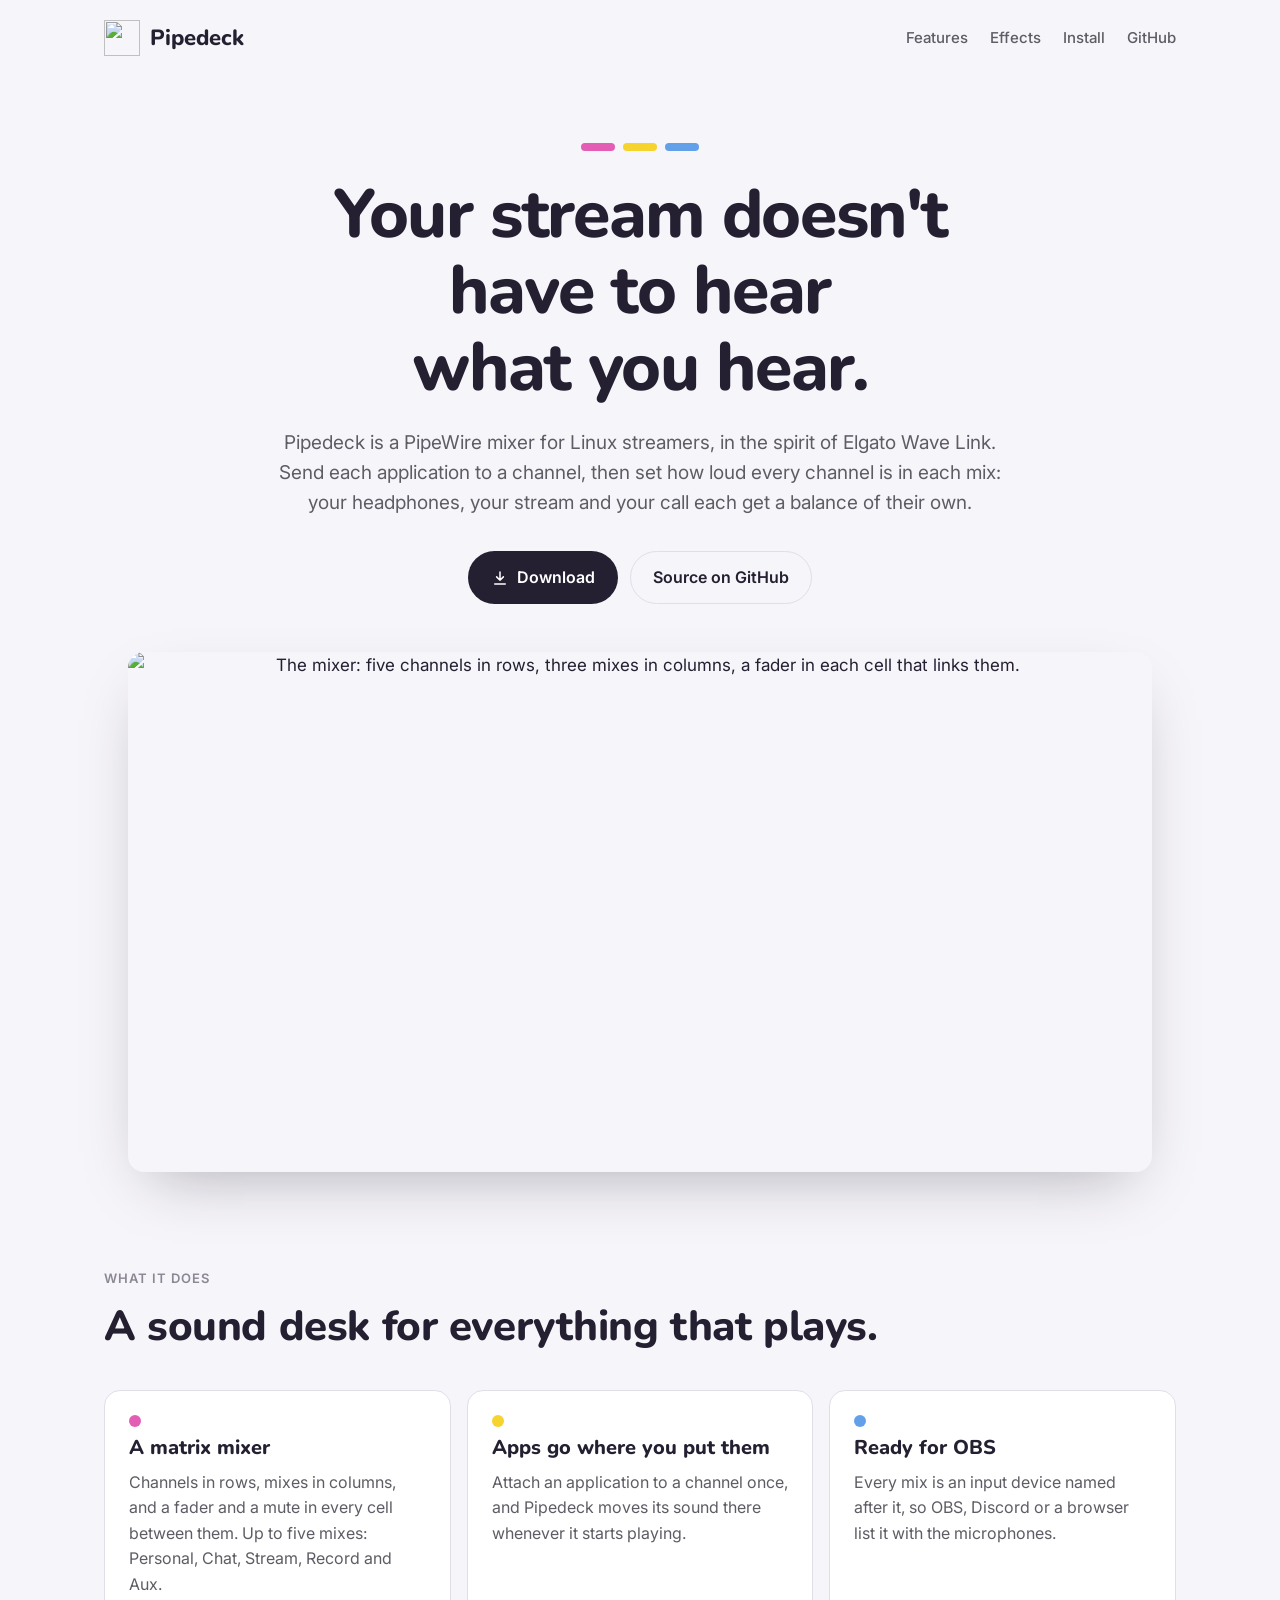
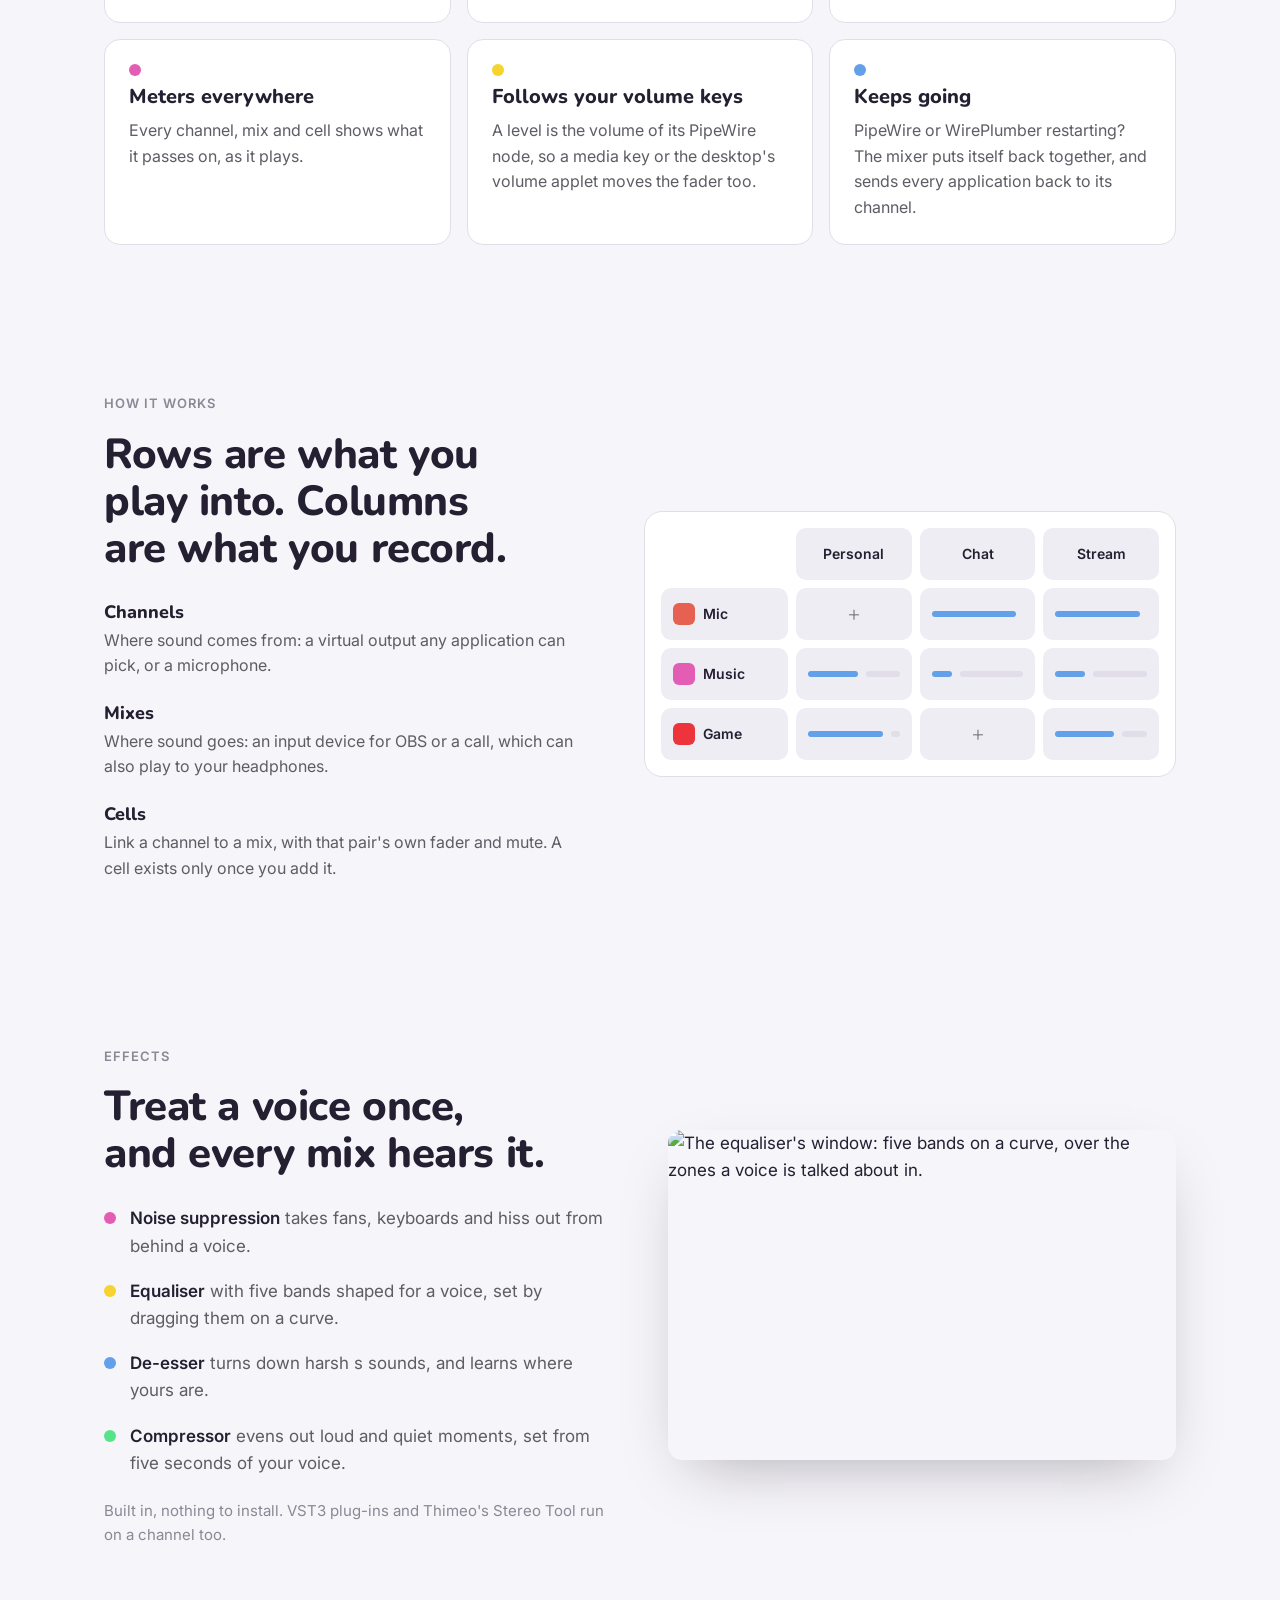
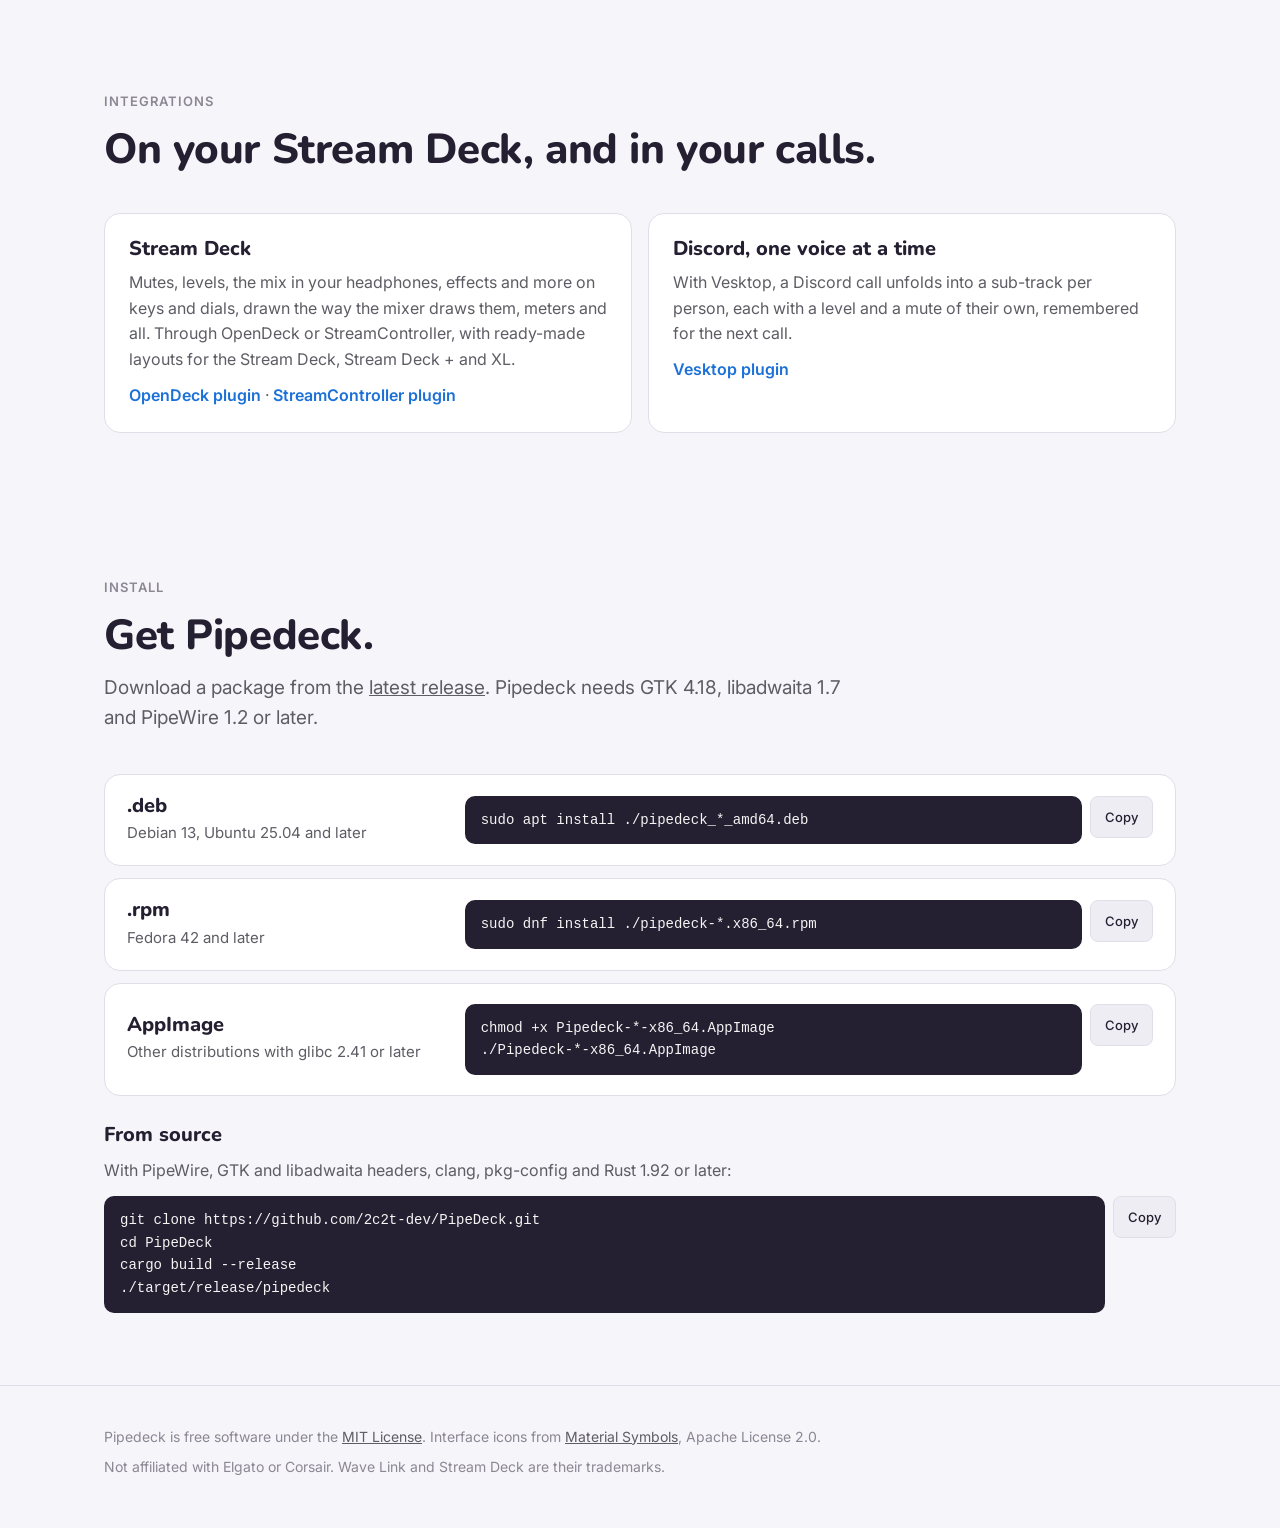
==== site/index.html @ d6f2fe19 "Add a website, published on GitHub Pages A single page in site/: what Pipedeck does, the matrix draw" ====
<!doctype html>
<html lang="en">
<head>
<meta charset="utf-8">
<meta name="viewport" content="width=device-width, initial-scale=1">
<title>Pipedeck</title>
<meta name="description" content="A PipeWire mixer for Linux streamers: channels in rows, mixes in columns, a fader in every cell, effects per channel, and Stream Deck and Discord integrations.">
<meta name="color-scheme" content="light dark">
<meta property="og:title" content="Pipedeck">
<meta property="og:description" content="The PipeWire mixer for Linux streamers.">
<meta property="og:type" content="website">
<meta property="og:url" content="https://2c2t-dev.github.io/PipeDeck/">
<meta property="og:image" content="https://2c2t-dev.github.io/PipeDeck/assets/social-preview.png">
<meta name="twitter:card" content="summary_large_image">
<link rel="icon" href="assets/icon.svg" type="image/svg+xml">
<link rel="preconnect" href="https://fonts.googleapis.com">
<link rel="preconnect" href="https://fonts.gstatic.com" crossorigin>
<link rel="stylesheet" href="https://fonts.googleapis.com/css2?family=Inter:wght@400;500;600&family=Nunito:wght@700;800&display=swap">
<style>
  :root {
    --ground: #f6f5f9;
    --surface: #ffffff;
    --raised: #efedf4;
    --line: #e1dee9;
    --text: #241f31;
    --muted: #5e5c64;
    --faint: #8b8794;
    --pink: #c4378f;
    --yellow: #b8860b;
    --blue: #1c71d8;
    --pink-fill: #e35db5;
    --yellow-fill: #f6d32d;
    --blue-fill: #62a0ea;
    --button: #241f31;
    --button-text: #ffffff;
    --code: #241f31;
    --code-text: #f6f5f4;
    --shadow: 0 24px 60px -24px rgb(36 31 49 / 0.35);
    --display: "Nunito", ui-rounded, "Segoe UI", system-ui, sans-serif;
    --body: "Inter", system-ui, -apple-system, "Segoe UI", sans-serif;
    --mono: ui-monospace, "JetBrains Mono", "Cascadia Code", "DejaVu Sans Mono", monospace;
  }
  @media (prefers-color-scheme: dark) {
    :root {
      --ground: #17141d;
      --surface: #211d29;
      --raised: #2a2534;
      --line: #342e40;
      --text: #f6f5f4;
      --muted: #c0bfbc;
      --faint: #8b8794;
      --pink: #f08fcd;
      --yellow: #f8e45c;
      --blue: #99c1f1;
      --button: #f6f5f4;
      --button-text: #17141d;
      --code: #0f0d13;
      --code-text: #f6f5f4;
      --shadow: 0 30px 80px -30px rgb(0 0 0 / 0.8);
    }
  }

  * { box-sizing: border-box; }
  html { scroll-behavior: smooth; }
  body {
    margin: 0;
    background: var(--ground);
    color: var(--text);
    font: 400 17px/1.6 var(--body);
    -webkit-font-smoothing: antialiased;
  }
  img { max-width: 100%; height: auto; display: block; }
  a { color: inherit; }
  .wrap { width: min(1120px, 100%); margin: 0 auto; padding-inline: 24px; }

  h1, h2, h3 { font-family: var(--display); line-height: 1.12; margin: 0; text-wrap: balance; }
  h2 { font-size: clamp(30px, 4vw, 42px); font-weight: 800; letter-spacing: -0.01em; }
  h3 { font-size: 20px; font-weight: 800; }
  p { margin: 0; }
  .lead { color: var(--muted); font-size: 19px; max-width: 62ch; }
  .eyebrow {
    font-size: 13px; font-weight: 600; letter-spacing: 0.08em; text-transform: uppercase;
    color: var(--faint);
  }

  /* The bar along the top. */
  .bar { padding-block: 20px; }
  .bar .wrap { display: flex; align-items: center; justify-content: space-between; gap: 16px; }
  .brand { display: flex; align-items: center; gap: 10px; text-decoration: none; font: 800 22px var(--display); }
  .brand img { width: 36px; height: 36px; }
  .bar nav { display: flex; gap: 22px; font-size: 15px; font-weight: 500; }
  .bar nav a { text-decoration: none; color: var(--muted); }
  .bar nav a:hover { color: var(--text); }

  /* The opening. */
  .hero { padding-block: 56px 24px; text-align: center; }
  .hero h1 { font-size: clamp(38px, 6.2vw, 68px); font-weight: 800; letter-spacing: -0.02em; max-width: 17ch; margin: 18px auto 0; }
  .hero .lead { margin: 22px auto 0; }
  .faders { display: inline-flex; gap: 8px; }
  .faders span { width: 34px; height: 8px; border-radius: 4px; }
  .faders span:nth-child(1) { background: var(--pink-fill); }
  .faders span:nth-child(2) { background: var(--yellow-fill); }
  .faders span:nth-child(3) { background: var(--blue-fill); }
  .actions { display: flex; flex-wrap: wrap; justify-content: center; gap: 12px; margin-top: 32px; }
  .button {
    display: inline-flex; align-items: center; gap: 8px;
    padding: 13px 22px; border-radius: 999px;
    font-weight: 600; font-size: 16px; text-decoration: none;
    border: 1px solid var(--line);
  }
  .button.primary { background: var(--button); color: var(--button-text); border-color: transparent; }
  .button:hover { filter: brightness(1.08); }
  .button svg { width: 18px; height: 18px; }
  .shot { margin-top: 48px; }
  .shot img { border-radius: 16px; box-shadow: var(--shadow); margin-inline: auto; }

  section { padding-block: 72px; }
  .section-head { display: grid; gap: 14px; margin-bottom: 40px; }

  /* What it does. */
  .features { display: grid; grid-template-columns: repeat(auto-fit, minmax(300px, 1fr)); gap: 16px; }
  .feature { background: var(--surface); border: 1px solid var(--line); border-radius: 16px; padding: 24px; display: grid; gap: 10px; align-content: start; }
  .feature p { color: var(--muted); font-size: 16px; }
  .dot { width: 12px; height: 12px; border-radius: 50%; }

  /* The matrix, drawn small. */
  .matrix-section .wrap { display: grid; grid-template-columns: minmax(0, 1fr) minmax(0, 1.1fr); gap: 56px; align-items: center; }
  .terms { display: grid; gap: 22px; margin-top: 28px; }
  .terms div { display: grid; gap: 4px; }
  .terms dt { font: 800 18px var(--display); }
  .terms dd { margin: 0; color: var(--muted); font-size: 16px; }
  .matrix {
    display: grid; grid-template-columns: 1.1fr repeat(3, 1fr); gap: 8px;
    background: var(--surface); border: 1px solid var(--line); border-radius: 18px; padding: 16px;
    font-size: 14px;
  }
  .matrix > div { border-radius: 10px; min-height: 52px; display: flex; align-items: center; padding: 0 12px; background: var(--raised); }
  .matrix .corner { background: none; }
  .matrix .mix { font-weight: 600; justify-content: center; }
  .matrix .row { font-weight: 600; gap: 8px; }
  .matrix .row i { width: 22px; height: 22px; border-radius: 6px; flex: none; }
  .matrix .cell { gap: 8px; }
  .matrix .cell b { height: 6px; border-radius: 3px; background: var(--blue-fill); }
  .matrix .cell s { flex: 1; height: 6px; border-radius: 3px; background: var(--line); text-decoration: none; }
  .matrix .empty { justify-content: center; color: var(--faint); font-size: 22px; font-weight: 300; }

  /* Effects. */
  .effects .wrap { display: grid; grid-template-columns: minmax(0, 1fr) minmax(0, 1fr); gap: 56px; align-items: center; }
  .effect-list { list-style: none; padding: 0; margin: 28px 0 0; display: grid; gap: 18px; }
  .effect-list li { display: grid; grid-template-columns: 12px 1fr; gap: 14px; align-items: baseline; }
  .effect-list strong { font-weight: 600; }
  .effect-list span { color: var(--muted); }
  .effects img { border-radius: 14px; box-shadow: var(--shadow); }
  .note { margin-top: 22px; color: var(--faint); font-size: 15px; }

  /* Integrations. */
  .pair { display: grid; grid-template-columns: repeat(auto-fit, minmax(300px, 1fr)); gap: 16px; }
  .pair .feature a { font-weight: 600; color: var(--blue); text-decoration: none; }
  .pair .feature a:hover { text-decoration: underline; }

  /* Install. */
  .install { display: grid; gap: 12px; }
  .package {
    background: var(--surface); border: 1px solid var(--line); border-radius: 16px; padding: 20px 22px;
    display: grid; grid-template-columns: minmax(0, 0.9fr) minmax(0, 2fr); gap: 10px 28px; align-items: center;
  }
  .package h3 { margin-bottom: 4px; }
  /* A grid item keeps its content's width unless told otherwise: the
     commands scroll inside their card instead of spilling out of it. */
  .package, .package > *, .source, .source > *, .command { min-width: 0; }
  .package .for { color: var(--muted); font-size: 15px; }
  .command { display: flex; gap: 8px; align-items: flex-start; }
  pre {
    flex: 1; margin: 0; padding: 13px 16px;
    background: var(--code); color: var(--code-text); color-scheme: dark;
    border-radius: 10px; font: 14px/1.55 var(--mono); overflow-x: auto;
    scrollbar-width: thin; scrollbar-color: #5e5c64 transparent;
  }
  .copy {
    flex: none; font: 500 13px var(--body); color: var(--text);
    background: var(--raised); border: 1px solid var(--line); border-radius: 8px;
    padding: 12px 14px; cursor: pointer;
  }
  .copy:hover { filter: brightness(1.06); }
  .source { margin-top: 28px; display: grid; gap: 12px; }
  .source p { color: var(--muted); font-size: 16px; }

  footer { padding-block: 40px 56px; border-top: 1px solid var(--line); color: var(--faint); font-size: 14px; }
  footer .wrap { display: grid; gap: 8px; }
  footer a { color: var(--muted); }

  @media (max-width: 860px) {
    .package { grid-template-columns: 1fr; }
    .matrix-section .wrap, .effects .wrap { grid-template-columns: 1fr; gap: 36px; }
    .bar nav a:not(.keep) { display: none; }
    section { padding-block: 52px; }
  }
  @media (max-width: 480px) {
    .wrap { padding-inline: 16px; }
    .matrix { gap: 6px; padding: 10px; font-size: 12px; }
    .matrix > div { padding: 0 8px; min-height: 44px; }
    .matrix .row i { display: none; }
  }
</style>
</head>
<body>

<header class="bar">
  <div class="wrap">
    <a class="brand" href="#"><img src="assets/icon.svg" alt="">Pipedeck</a>
    <nav>
      <a href="#features">Features</a>
      <a href="#effects">Effects</a>
      <a class="keep" href="#install">Install</a>
      <a class="keep" href="https://github.com/2c2t-dev/PipeDeck">GitHub</a>
    </nav>
  </div>
</header>

<main>
  <div class="hero">
    <div class="wrap">
      <div class="faders" aria-hidden="true"><span></span><span></span><span></span></div>
      <h1>Your stream doesn't have to hear what you hear.</h1>
      <p class="lead">Pipedeck is a PipeWire mixer for Linux streamers, in the spirit of Elgato Wave Link. Send each application to a channel, then set how loud every channel is in each mix: your headphones, your stream and your call each get a balance of their own.</p>
      <div class="actions">
        <a class="button primary" href="https://github.com/2c2t-dev/PipeDeck/releases/latest">
          <svg viewBox="0 0 24 24" fill="none" stroke="currentColor" stroke-width="2" stroke-linecap="round" stroke-linejoin="round" aria-hidden="true"><path d="M12 4v11m0 0-4.5-4.5M12 15l4.5-4.5M5 20h14"/></svg>
          Download
        </a>
        <a class="button" href="https://github.com/2c2t-dev/PipeDeck">Source on GitHub</a>
      </div>
      <div class="shot">
        <picture>
          <source media="(prefers-color-scheme: dark)" srcset="assets/mixer-dark.png">
          <img src="assets/mixer-light.png" width="1024" height="520" alt="The mixer: five channels in rows, three mixes in columns, a fader in each cell that links them.">
        </picture>
      </div>
    </div>
  </div>

  <section id="features">
    <div class="wrap">
      <div class="section-head">
        <span class="eyebrow">What it does</span>
        <h2>A sound desk for everything that plays.</h2>
      </div>
      <div class="features">
        <div class="feature">
          <span class="dot" style="background: var(--pink-fill)"></span>
          <h3>A matrix mixer</h3>
          <p>Channels in rows, mixes in columns, and a fader and a mute in every cell between them. Up to five mixes: Personal, Chat, Stream, Record and Aux.</p>
        </div>
        <div class="feature">
          <span class="dot" style="background: var(--yellow-fill)"></span>
          <h3>Apps go where you put them</h3>
          <p>Attach an application to a channel once, and Pipedeck moves its sound there whenever it starts playing.</p>
        </div>
        <div class="feature">
          <span class="dot" style="background: var(--blue-fill)"></span>
          <h3>Ready for OBS</h3>
          <p>Every mix is an input device named after it, so OBS, Discord or a browser list it with the microphones.</p>
        </div>
        <div class="feature">
          <span class="dot" style="background: var(--pink-fill)"></span>
          <h3>Meters everywhere</h3>
          <p>Every channel, mix and cell shows what it passes on, as it plays.</p>
        </div>
        <div class="feature">
          <span class="dot" style="background: var(--yellow-fill)"></span>
          <h3>Follows your volume keys</h3>
          <p>A level is the volume of its PipeWire node, so a media key or the desktop's volume applet moves the fader too.</p>
        </div>
        <div class="feature">
          <span class="dot" style="background: var(--blue-fill)"></span>
          <h3>Keeps going</h3>
          <p>PipeWire or WirePlumber restarting? The mixer puts itself back together, and sends every application back to its channel.</p>
        </div>
      </div>
    </div>
  </section>

  <section class="matrix-section">
    <div class="wrap">
      <div>
        <span class="eyebrow">How it works</span>
        <h2 style="margin-top: 14px">Rows are what you play into. Columns are what you record.</h2>
        <dl class="terms">
          <div><dt>Channels</dt><dd>Where sound comes from: a virtual output any application can pick, or a microphone.</dd></div>
          <div><dt>Mixes</dt><dd>Where sound goes: an input device for OBS or a call, which can also play to your headphones.</dd></div>
          <div><dt>Cells</dt><dd>Link a channel to a mix, with that pair's own fader and mute. A cell exists only once you add it.</dd></div>
        </dl>
      </div>
      <div class="matrix" role="img" aria-label="A small matrix: the microphone goes to the chat and stream mixes, music to all three at different levels, and the game to the personal and stream mixes.">
        <div class="corner"></div>
        <div class="mix">Personal</div>
        <div class="mix">Chat</div>
        <div class="mix">Stream</div>

        <div class="row"><i style="background: #e66151"></i>Mic</div>
        <div class="empty">+</div>
        <div class="cell"><b style="width: 92%"></b></div>
        <div class="cell"><b style="width: 92%"></b></div>

        <div class="row"><i style="background: var(--pink-fill)"></i>Music</div>
        <div class="cell"><b style="width: 55%"></b><s></s></div>
        <div class="cell"><b style="width: 22%"></b><s></s></div>
        <div class="cell"><b style="width: 32%"></b><s></s></div>

        <div class="row"><i style="background: #ed333b"></i>Game</div>
        <div class="cell"><b style="width: 82%"></b><s></s></div>
        <div class="empty">+</div>
        <div class="cell"><b style="width: 64%"></b><s></s></div>
      </div>
    </div>
  </section>

  <section id="effects" class="effects">
    <div class="wrap">
      <div>
        <span class="eyebrow">Effects</span>
        <h2 style="margin-top: 14px">Treat a voice once, and every mix hears it.</h2>
        <ul class="effect-list">
          <li><span class="dot" style="background: var(--pink-fill)"></span><p><strong>Noise suppression</strong> <span>takes fans, keyboards and hiss out from behind a voice.</span></p></li>
          <li><span class="dot" style="background: var(--yellow-fill)"></span><p><strong>Equaliser</strong> <span>with five bands shaped for a voice, set by dragging them on a curve.</span></p></li>
          <li><span class="dot" style="background: var(--blue-fill)"></span><p><strong>De-esser</strong> <span>turns down harsh s sounds, and learns where yours are.</span></p></li>
          <li><span class="dot" style="background: #57e389"></span><p><strong>Compressor</strong> <span>evens out loud and quiet moments, set from five seconds of your voice.</span></p></li>
        </ul>
        <p class="note">Built in, nothing to install. VST3 plug-ins and Thimeo's Stereo Tool run on a channel too.</p>
      </div>
      <picture>
        <source media="(prefers-color-scheme: dark)" srcset="assets/equaliser-dark.png">
        <img src="assets/equaliser-light.png" width="720" height="468" alt="The equaliser's window: five bands on a curve, over the zones a voice is talked about in.">
      </picture>
    </div>
  </section>

  <section>
    <div class="wrap">
      <div class="section-head">
        <span class="eyebrow">Integrations</span>
        <h2>On your Stream Deck, and in your calls.</h2>
      </div>
      <div class="pair">
        <div class="feature">
          <h3>Stream Deck</h3>
          <p>Mutes, levels, the mix in your headphones, effects and more on keys and dials, drawn the way the mixer draws them, meters and all. Through OpenDeck or StreamController, with ready-made layouts for the Stream Deck, Stream Deck + and XL.</p>
          <p><a href="https://github.com/2c2t-dev/PipeDeck/tree/main/integrations/opendeck">OpenDeck plugin</a> · <a href="https://github.com/2c2t-dev/PipeDeck/tree/main/integrations/streamcontroller">StreamController plugin</a></p>
        </div>
        <div class="feature">
          <h3>Discord, one voice at a time</h3>
          <p>With Vesktop, a Discord call unfolds into a sub-track per person, each with a level and a mute of their own, remembered for the next call.</p>
          <p><a href="https://github.com/2c2t-dev/PipeDeck/tree/main/integrations/vencord">Vesktop plugin</a></p>
        </div>
      </div>
    </div>
  </section>

  <section id="install">
    <div class="wrap">
      <div class="section-head">
        <span class="eyebrow">Install</span>
        <h2>Get Pipedeck.</h2>
        <p class="lead">Download a package from the <a href="https://github.com/2c2t-dev/PipeDeck/releases/latest">latest release</a>. Pipedeck needs GTK 4.18, libadwaita 1.7 and PipeWire 1.2 or later.</p>
      </div>
      <div class="install">
        <div class="package">
          <div><h3>.deb</h3><p class="for">Debian 13, Ubuntu 25.04 and later</p></div>
          <div class="command"><pre><code>sudo apt install ./pipedeck_*_amd64.deb</code></pre><button class="copy" type="button">Copy</button></div>
        </div>
        <div class="package">
          <div><h3>.rpm</h3><p class="for">Fedora 42 and later</p></div>
          <div class="command"><pre><code>sudo dnf install ./pipedeck-*.x86_64.rpm</code></pre><button class="copy" type="button">Copy</button></div>
        </div>
        <div class="package">
          <div><h3>AppImage</h3><p class="for">Other distributions with glibc 2.41 or later</p></div>
          <div class="command"><pre><code>chmod +x Pipedeck-*-x86_64.AppImage
./Pipedeck-*-x86_64.AppImage</code></pre><button class="copy" type="button">Copy</button></div>
        </div>
      </div>
      <div class="source">
        <h3>From source</h3>
        <p>With PipeWire, GTK and libadwaita headers, clang, pkg-config and Rust 1.92 or later:</p>
        <div class="command"><pre><code>git clone https://github.com/2c2t-dev/PipeDeck.git
cd PipeDeck
cargo build --release
./target/release/pipedeck</code></pre><button class="copy" type="button">Copy</button></div>
      </div>
    </div>
  </section>
</main>

<footer>
  <div class="wrap">
    <p>Pipedeck is free software under the <a href="https://github.com/2c2t-dev/PipeDeck/blob/main/LICENSE">MIT License</a>. Interface icons from <a href="https://fonts.google.com/icons">Material Symbols</a>, Apache License 2.0.</p>
    <p>Not affiliated with Elgato or Corsair. Wave Link and Stream Deck are their trademarks.</p>
  </div>
</footer>

<script>
  for (const button of document.querySelectorAll(".copy")) {
    button.addEventListener("click", async () => {
      const text = button.parentElement.querySelector("code").textContent;
      try {
        await navigator.clipboard.writeText(text);
        button.textContent = "Copied";
      } catch {
        const range = document.createRange();
        range.selectNodeContents(button.parentElement.querySelector("code"));
        const selection = getSelection();
        selection.removeAllRanges();
        selection.addRange(range);
        button.textContent = "Selected";
      }
      setTimeout(() => (button.textContent = "Copy"), 1600);
    });
  }
</script>
</body>
</html>
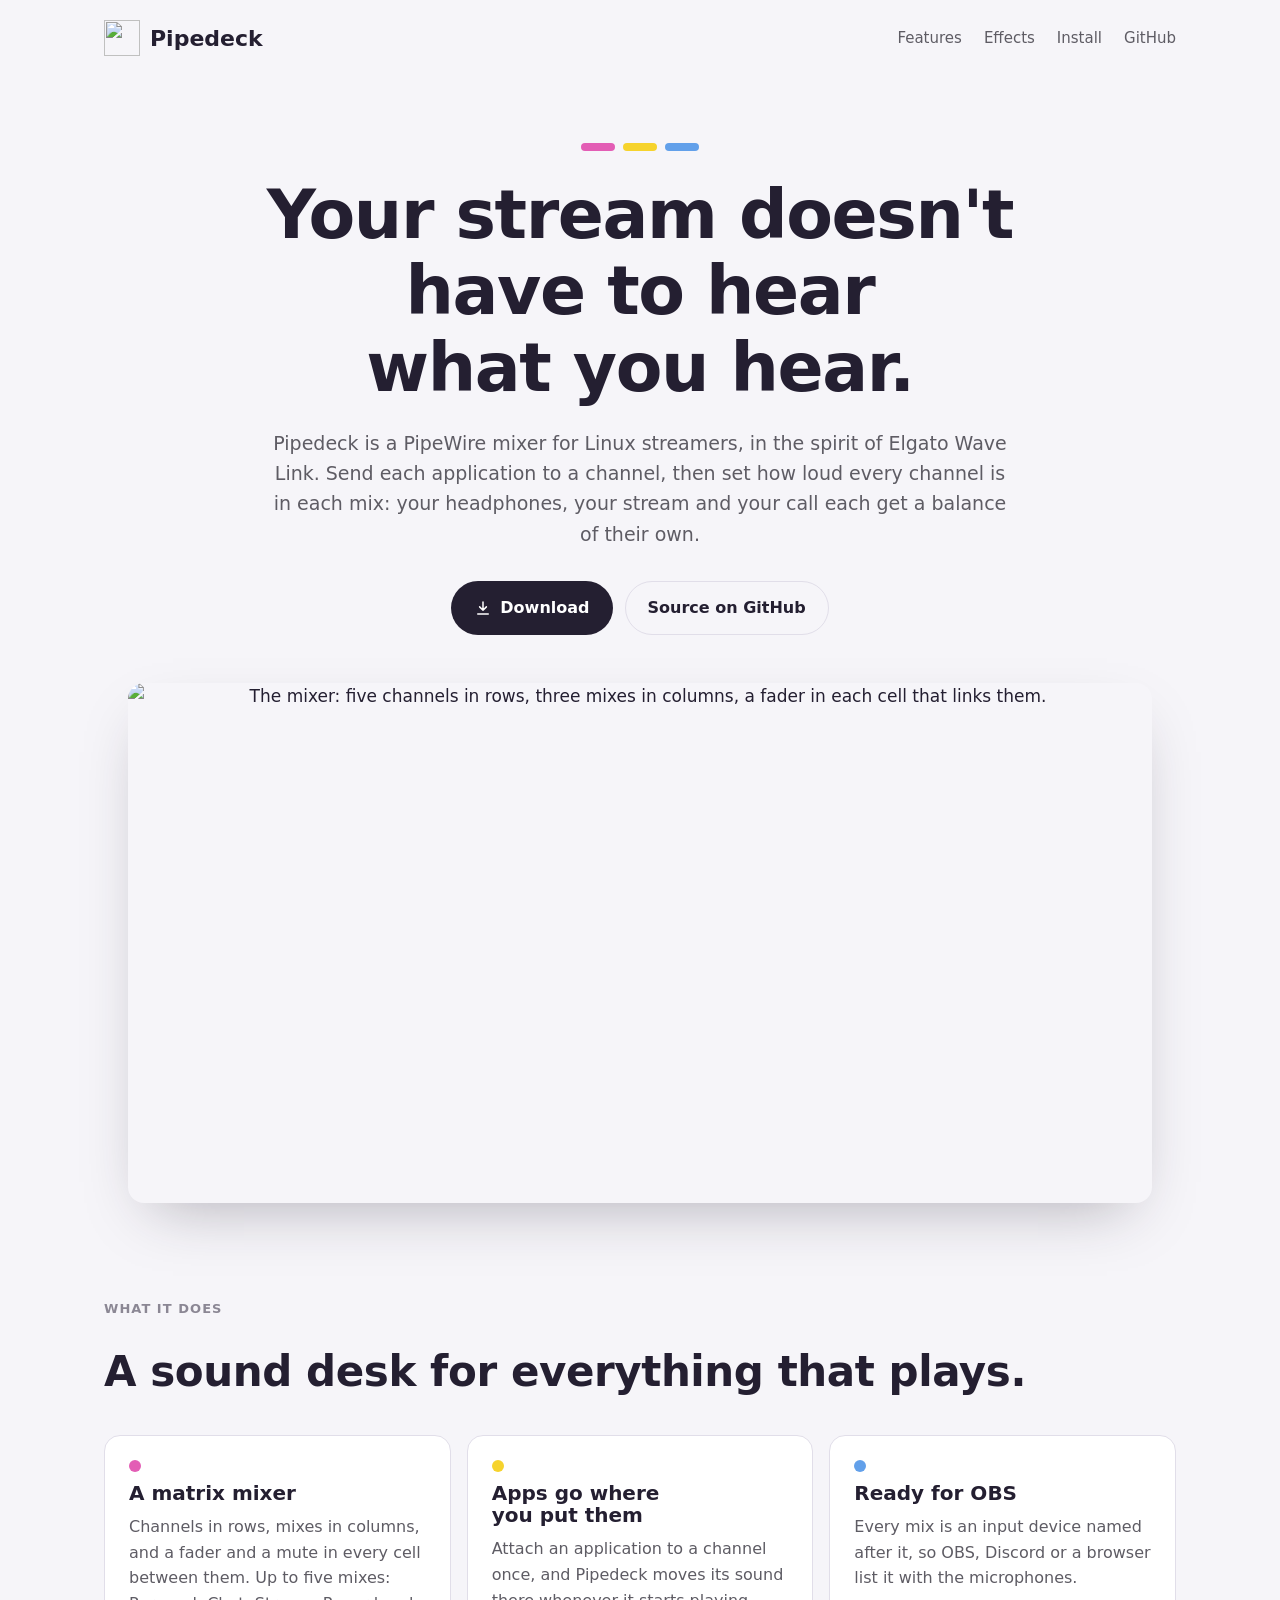
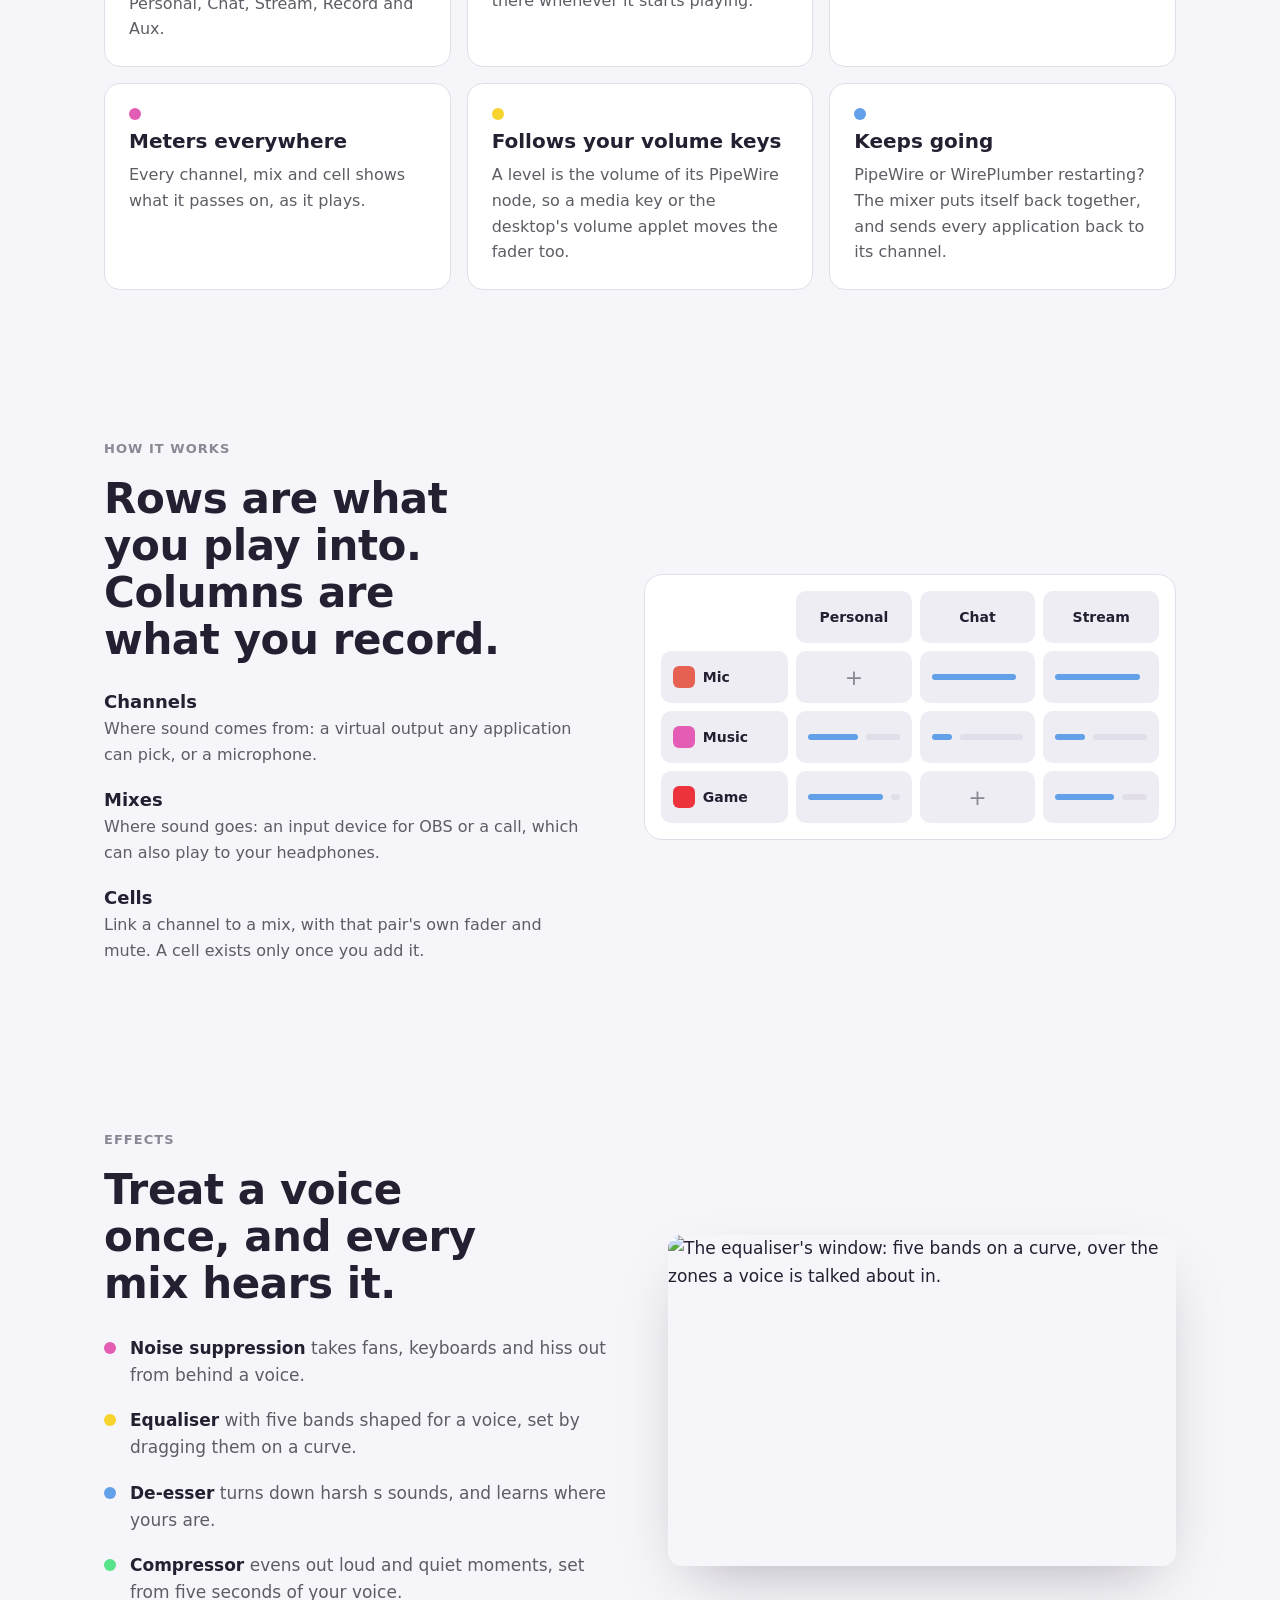
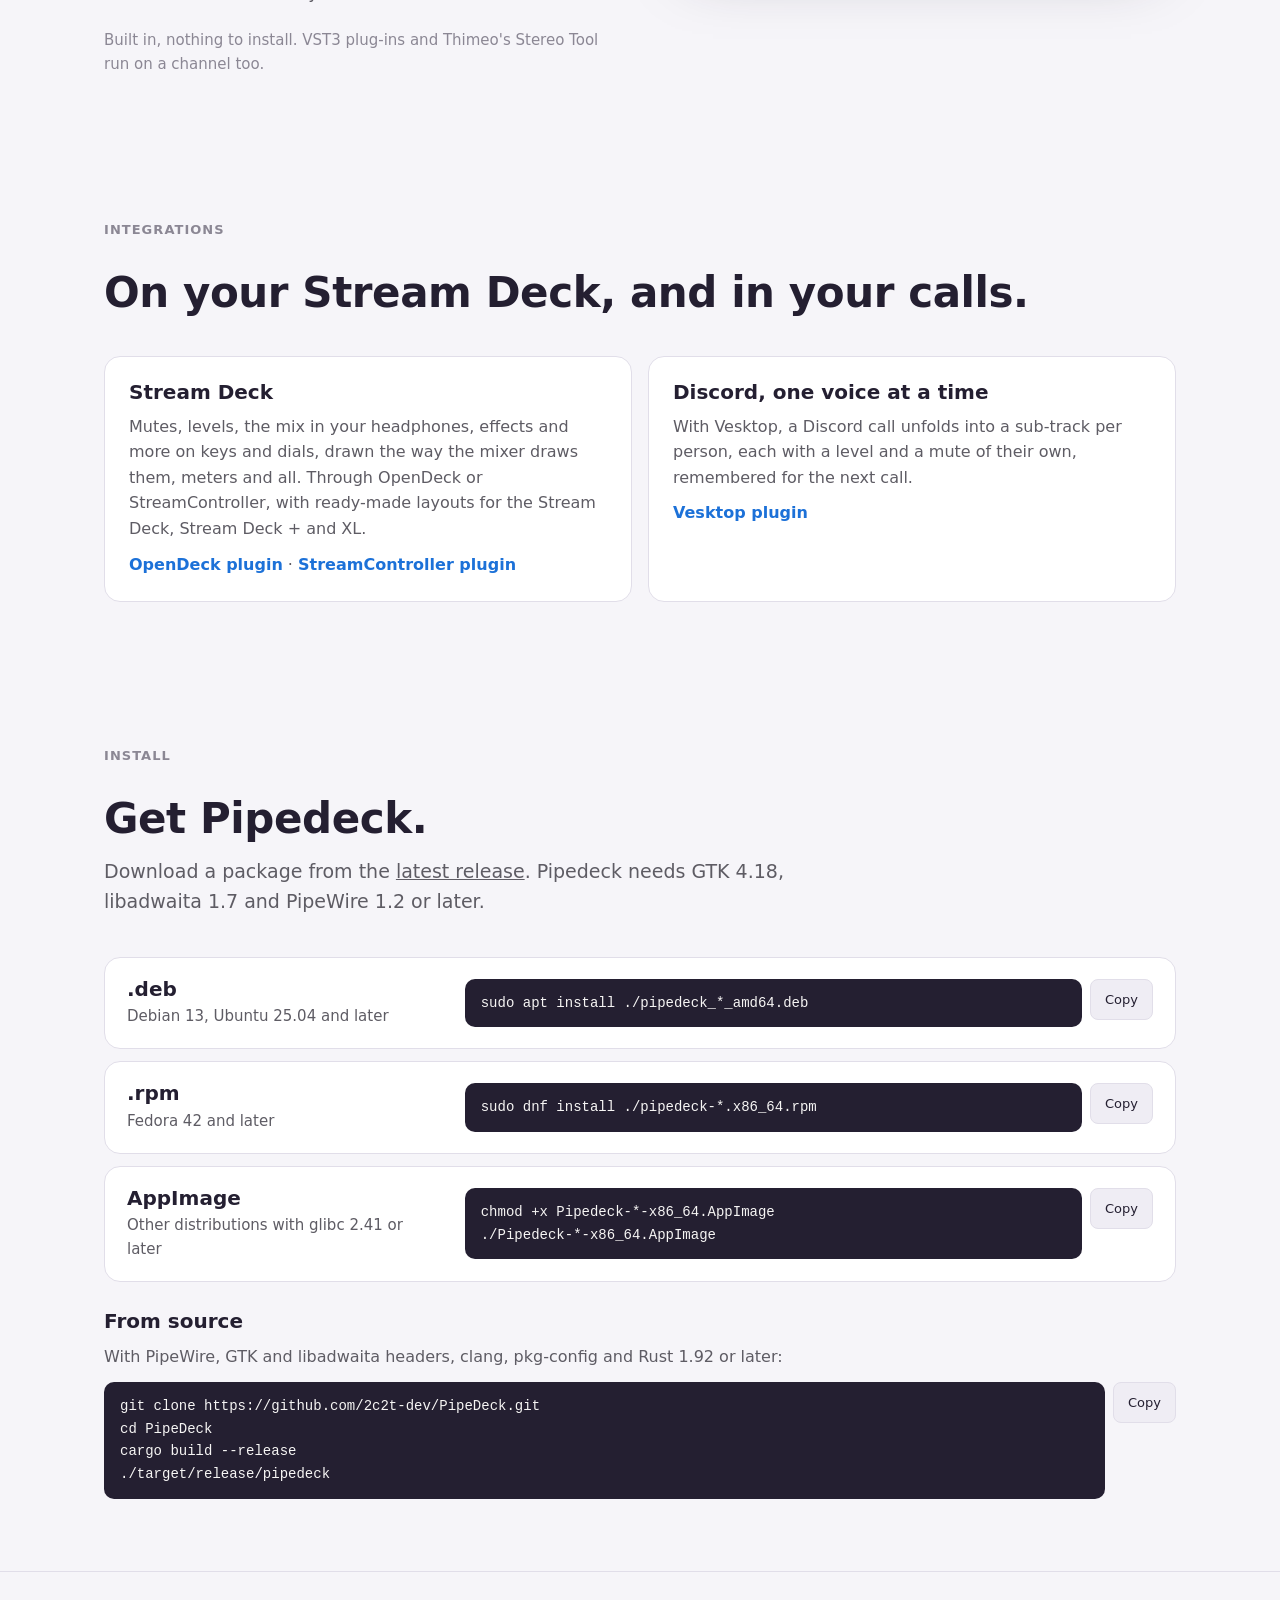
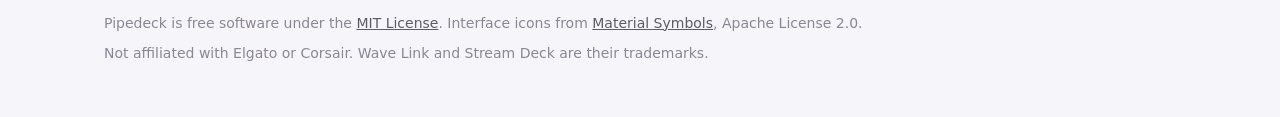
==== commit 2eb659cd: "Give the website a Content Security Policy and a referrer policy GitHub Pages lets a site set no hea" ====
--- a/site/index.html
+++ b/site/index.html
@@ -3,205 +3,23 @@
 <head>
 <meta charset="utf-8">
 <meta name="viewport" content="width=device-width, initial-scale=1">
+<meta http-equiv="Content-Security-Policy" content="default-src 'none'; style-src 'self' https://fonts.googleapis.com; font-src https://fonts.gstatic.com; img-src 'self'; script-src 'self'; base-uri 'none'; form-action 'none'; upgrade-insecure-requests">
+<meta name="referrer" content="strict-origin-when-cross-origin">
 <title>Pipedeck</title>
 <meta name="description" content="A PipeWire mixer for Linux streamers: channels in rows, mixes in columns, a fader in every cell, effects per channel, and Stream Deck and Discord integrations.">
 <meta name="color-scheme" content="light dark">
 <meta property="og:title" content="Pipedeck">
 <meta property="og:description" content="The PipeWire mixer for Linux streamers.">
 <meta property="og:type" content="website">
-<meta property="og:url" content="https://2c2t-dev.github.io/PipeDeck/">
-<meta property="og:image" content="https://2c2t-dev.github.io/PipeDeck/assets/social-preview.png">
+<meta property="og:url" content="https://pipedeck.2c2t.dev/">
+<meta property="og:image" content="https://pipedeck.2c2t.dev/assets/social-preview.png">
 <meta name="twitter:card" content="summary_large_image">
 <link rel="icon" href="assets/icon.svg" type="image/svg+xml">
 <link rel="preconnect" href="https://fonts.googleapis.com">
 <link rel="preconnect" href="https://fonts.gstatic.com" crossorigin>
 <link rel="stylesheet" href="https://fonts.googleapis.com/css2?family=Inter:wght@400;500;600&family=Nunito:wght@700;800&display=swap">
-<style>
-  :root {
-    --ground: #f6f5f9;
-    --surface: #ffffff;
-    --raised: #efedf4;
-    --line: #e1dee9;
-    --text: #241f31;
-    --muted: #5e5c64;
-    --faint: #8b8794;
-    --pink: #c4378f;
-    --yellow: #b8860b;
-    --blue: #1c71d8;
-    --pink-fill: #e35db5;
-    --yellow-fill: #f6d32d;
-    --blue-fill: #62a0ea;
-    --button: #241f31;
-    --button-text: #ffffff;
-    --code: #241f31;
-    --code-text: #f6f5f4;
-    --shadow: 0 24px 60px -24px rgb(36 31 49 / 0.35);
-    --display: "Nunito", ui-rounded, "Segoe UI", system-ui, sans-serif;
-    --body: "Inter", system-ui, -apple-system, "Segoe UI", sans-serif;
-    --mono: ui-monospace, "JetBrains Mono", "Cascadia Code", "DejaVu Sans Mono", monospace;
-  }
-  @media (prefers-color-scheme: dark) {
-    :root {
-      --ground: #17141d;
-      --surface: #211d29;
-      --raised: #2a2534;
-      --line: #342e40;
-      --text: #f6f5f4;
-      --muted: #c0bfbc;
-      --faint: #8b8794;
-      --pink: #f08fcd;
-      --yellow: #f8e45c;
-      --blue: #99c1f1;
-      --button: #f6f5f4;
-      --button-text: #17141d;
-      --code: #0f0d13;
-      --code-text: #f6f5f4;
-      --shadow: 0 30px 80px -30px rgb(0 0 0 / 0.8);
-    }
-  }
-
-  * { box-sizing: border-box; }
-  html { scroll-behavior: smooth; }
-  body {
-    margin: 0;
-    background: var(--ground);
-    color: var(--text);
-    font: 400 17px/1.6 var(--body);
-    -webkit-font-smoothing: antialiased;
-  }
-  img { max-width: 100%; height: auto; display: block; }
-  a { color: inherit; }
-  .wrap { width: min(1120px, 100%); margin: 0 auto; padding-inline: 24px; }
-
-  h1, h2, h3 { font-family: var(--display); line-height: 1.12; margin: 0; text-wrap: balance; }
-  h2 { font-size: clamp(30px, 4vw, 42px); font-weight: 800; letter-spacing: -0.01em; }
-  h3 { font-size: 20px; font-weight: 800; }
-  p { margin: 0; }
-  .lead { color: var(--muted); font-size: 19px; max-width: 62ch; }
-  .eyebrow {
-    font-size: 13px; font-weight: 600; letter-spacing: 0.08em; text-transform: uppercase;
-    color: var(--faint);
-  }
-
-  /* The bar along the top. */
-  .bar { padding-block: 20px; }
-  .bar .wrap { display: flex; align-items: center; justify-content: space-between; gap: 16px; }
-  .brand { display: flex; align-items: center; gap: 10px; text-decoration: none; font: 800 22px var(--display); }
-  .brand img { width: 36px; height: 36px; }
-  .bar nav { display: flex; gap: 22px; font-size: 15px; font-weight: 500; }
-  .bar nav a { text-decoration: none; color: var(--muted); }
-  .bar nav a:hover { color: var(--text); }
-
-  /* The opening. */
-  .hero { padding-block: 56px 24px; text-align: center; }
-  .hero h1 { font-size: clamp(38px, 6.2vw, 68px); font-weight: 800; letter-spacing: -0.02em; max-width: 17ch; margin: 18px auto 0; }
-  .hero .lead { margin: 22px auto 0; }
-  .faders { display: inline-flex; gap: 8px; }
-  .faders span { width: 34px; height: 8px; border-radius: 4px; }
-  .faders span:nth-child(1) { background: var(--pink-fill); }
-  .faders span:nth-child(2) { background: var(--yellow-fill); }
-  .faders span:nth-child(3) { background: var(--blue-fill); }
-  .actions { display: flex; flex-wrap: wrap; justify-content: center; gap: 12px; margin-top: 32px; }
-  .button {
-    display: inline-flex; align-items: center; gap: 8px;
-    padding: 13px 22px; border-radius: 999px;
-    font-weight: 600; font-size: 16px; text-decoration: none;
-    border: 1px solid var(--line);
-  }
-  .button.primary { background: var(--button); color: var(--button-text); border-color: transparent; }
-  .button:hover { filter: brightness(1.08); }
-  .button svg { width: 18px; height: 18px; }
-  .shot { margin-top: 48px; }
-  .shot img { border-radius: 16px; box-shadow: var(--shadow); margin-inline: auto; }
-
-  section { padding-block: 72px; }
-  .section-head { display: grid; gap: 14px; margin-bottom: 40px; }
-
-  /* What it does. */
-  .features { display: grid; grid-template-columns: repeat(auto-fit, minmax(300px, 1fr)); gap: 16px; }
-  .feature { background: var(--surface); border: 1px solid var(--line); border-radius: 16px; padding: 24px; display: grid; gap: 10px; align-content: start; }
-  .feature p { color: var(--muted); font-size: 16px; }
-  .dot { width: 12px; height: 12px; border-radius: 50%; }
-
-  /* The matrix, drawn small. */
-  .matrix-section .wrap { display: grid; grid-template-columns: minmax(0, 1fr) minmax(0, 1.1fr); gap: 56px; align-items: center; }
-  .terms { display: grid; gap: 22px; margin-top: 28px; }
-  .terms div { display: grid; gap: 4px; }
-  .terms dt { font: 800 18px var(--display); }
-  .terms dd { margin: 0; color: var(--muted); font-size: 16px; }
-  .matrix {
-    display: grid; grid-template-columns: 1.1fr repeat(3, 1fr); gap: 8px;
-    background: var(--surface); border: 1px solid var(--line); border-radius: 18px; padding: 16px;
-    font-size: 14px;
-  }
-  .matrix > div { border-radius: 10px; min-height: 52px; display: flex; align-items: center; padding: 0 12px; background: var(--raised); }
-  .matrix .corner { background: none; }
-  .matrix .mix { font-weight: 600; justify-content: center; }
-  .matrix .row { font-weight: 600; gap: 8px; }
-  .matrix .row i { width: 22px; height: 22px; border-radius: 6px; flex: none; }
-  .matrix .cell { gap: 8px; }
-  .matrix .cell b { height: 6px; border-radius: 3px; background: var(--blue-fill); }
-  .matrix .cell s { flex: 1; height: 6px; border-radius: 3px; background: var(--line); text-decoration: none; }
-  .matrix .empty { justify-content: center; color: var(--faint); font-size: 22px; font-weight: 300; }
-
-  /* Effects. */
-  .effects .wrap { display: grid; grid-template-columns: minmax(0, 1fr) minmax(0, 1fr); gap: 56px; align-items: center; }
-  .effect-list { list-style: none; padding: 0; margin: 28px 0 0; display: grid; gap: 18px; }
-  .effect-list li { display: grid; grid-template-columns: 12px 1fr; gap: 14px; align-items: baseline; }
-  .effect-list strong { font-weight: 600; }
-  .effect-list span { color: var(--muted); }
-  .effects img { border-radius: 14px; box-shadow: var(--shadow); }
-  .note { margin-top: 22px; color: var(--faint); font-size: 15px; }
-
-  /* Integrations. */
-  .pair { display: grid; grid-template-columns: repeat(auto-fit, minmax(300px, 1fr)); gap: 16px; }
-  .pair .feature a { font-weight: 600; color: var(--blue); text-decoration: none; }
-  .pair .feature a:hover { text-decoration: underline; }
-
-  /* Install. */
-  .install { display: grid; gap: 12px; }
-  .package {
-    background: var(--surface); border: 1px solid var(--line); border-radius: 16px; padding: 20px 22px;
-    display: grid; grid-template-columns: minmax(0, 0.9fr) minmax(0, 2fr); gap: 10px 28px; align-items: center;
-  }
-  .package h3 { margin-bottom: 4px; }
-  /* A grid item keeps its content's width unless told otherwise: the
-     commands scroll inside their card instead of spilling out of it. */
-  .package, .package > *, .source, .source > *, .command { min-width: 0; }
-  .package .for { color: var(--muted); font-size: 15px; }
-  .command { display: flex; gap: 8px; align-items: flex-start; }
-  pre {
-    flex: 1; margin: 0; padding: 13px 16px;
-    background: var(--code); color: var(--code-text); color-scheme: dark;
-    border-radius: 10px; font: 14px/1.55 var(--mono); overflow-x: auto;
-    scrollbar-width: thin; scrollbar-color: #5e5c64 transparent;
-  }
-  .copy {
-    flex: none; font: 500 13px var(--body); color: var(--text);
-    background: var(--raised); border: 1px solid var(--line); border-radius: 8px;
-    padding: 12px 14px; cursor: pointer;
-  }
-  .copy:hover { filter: brightness(1.06); }
-  .source { margin-top: 28px; display: grid; gap: 12px; }
-  .source p { color: var(--muted); font-size: 16px; }
-
-  footer { padding-block: 40px 56px; border-top: 1px solid var(--line); color: var(--faint); font-size: 14px; }
-  footer .wrap { display: grid; gap: 8px; }
-  footer a { color: var(--muted); }
-
-  @media (max-width: 860px) {
-    .package { grid-template-columns: 1fr; }
-    .matrix-section .wrap, .effects .wrap { grid-template-columns: 1fr; gap: 36px; }
-    .bar nav a:not(.keep) { display: none; }
-    section { padding-block: 52px; }
-  }
-  @media (max-width: 480px) {
-    .wrap { padding-inline: 16px; }
-    .matrix { gap: 6px; padding: 10px; font-size: 12px; }
-    .matrix > div { padding: 0 8px; min-height: 44px; }
-    .matrix .row i { display: none; }
-  }
-</style>
+<link rel="stylesheet" href="style.css">
+<script src="script.js" defer></script>
 </head>
 <body>
 
@@ -247,32 +65,32 @@
       </div>
       <div class="features">
         <div class="feature">
-          <span class="dot" style="background: var(--pink-fill)"></span>
+          <span class="dot pink"></span>
           <h3>A matrix mixer</h3>
           <p>Channels in rows, mixes in columns, and a fader and a mute in every cell between them. Up to five mixes: Personal, Chat, Stream, Record and Aux.</p>
         </div>
         <div class="feature">
-          <span class="dot" style="background: var(--yellow-fill)"></span>
+          <span class="dot yellow"></span>
           <h3>Apps go where you put them</h3>
           <p>Attach an application to a channel once, and Pipedeck moves its sound there whenever it starts playing.</p>
         </div>
         <div class="feature">
-          <span class="dot" style="background: var(--blue-fill)"></span>
+          <span class="dot blue"></span>
           <h3>Ready for OBS</h3>
           <p>Every mix is an input device named after it, so OBS, Discord or a browser list it with the microphones.</p>
         </div>
         <div class="feature">
-          <span class="dot" style="background: var(--pink-fill)"></span>
+          <span class="dot pink"></span>
           <h3>Meters everywhere</h3>
           <p>Every channel, mix and cell shows what it passes on, as it plays.</p>
         </div>
         <div class="feature">
-          <span class="dot" style="background: var(--yellow-fill)"></span>
+          <span class="dot yellow"></span>
           <h3>Follows your volume keys</h3>
           <p>A level is the volume of its PipeWire node, so a media key or the desktop's volume applet moves the fader too.</p>
         </div>
         <div class="feature">
-          <span class="dot" style="background: var(--blue-fill)"></span>
+          <span class="dot blue"></span>
           <h3>Keeps going</h3>
           <p>PipeWire or WirePlumber restarting? The mixer puts itself back together, and sends every application back to its channel.</p>
         </div>
@@ -284,7 +102,7 @@
     <div class="wrap">
       <div>
         <span class="eyebrow">How it works</span>
-        <h2 style="margin-top: 14px">Rows are what you play into. Columns are what you record.</h2>
+        <h2>Rows are what you play into. Columns are what you record.</h2>
         <dl class="terms">
           <div><dt>Channels</dt><dd>Where sound comes from: a virtual output any application can pick, or a microphone.</dd></div>
           <div><dt>Mixes</dt><dd>Where sound goes: an input device for OBS or a call, which can also play to your headphones.</dd></div>
@@ -297,20 +115,20 @@
         <div class="mix">Chat</div>
         <div class="mix">Stream</div>
 
-        <div class="row"><i style="background: #e66151"></i>Mic</div>
+        <div class="row"><i class="mic"></i>Mic</div>
         <div class="empty">+</div>
-        <div class="cell"><b style="width: 92%"></b></div>
-        <div class="cell"><b style="width: 92%"></b></div>
-
-        <div class="row"><i style="background: var(--pink-fill)"></i>Music</div>
-        <div class="cell"><b style="width: 55%"></b><s></s></div>
-        <div class="cell"><b style="width: 22%"></b><s></s></div>
-        <div class="cell"><b style="width: 32%"></b><s></s></div>
-
-        <div class="row"><i style="background: #ed333b"></i>Game</div>
-        <div class="cell"><b style="width: 82%"></b><s></s></div>
+        <div class="cell"><b class="w92"></b></div>
+        <div class="cell"><b class="w92"></b></div>
+
+        <div class="row"><i class="music"></i>Music</div>
+        <div class="cell"><b class="w55"></b><s></s></div>
+        <div class="cell"><b class="w22"></b><s></s></div>
+        <div class="cell"><b class="w32"></b><s></s></div>
+
+        <div class="row"><i class="game"></i>Game</div>
+        <div class="cell"><b class="w82"></b><s></s></div>
         <div class="empty">+</div>
-        <div class="cell"><b style="width: 64%"></b><s></s></div>
+        <div class="cell"><b class="w64"></b><s></s></div>
       </div>
     </div>
   </section>
@@ -319,12 +137,12 @@
     <div class="wrap">
       <div>
         <span class="eyebrow">Effects</span>
-        <h2 style="margin-top: 14px">Treat a voice once, and every mix hears it.</h2>
+        <h2>Treat a voice once, and every mix hears it.</h2>
         <ul class="effect-list">
-          <li><span class="dot" style="background: var(--pink-fill)"></span><p><strong>Noise suppression</strong> <span>takes fans, keyboards and hiss out from behind a voice.</span></p></li>
-          <li><span class="dot" style="background: var(--yellow-fill)"></span><p><strong>Equaliser</strong> <span>with five bands shaped for a voice, set by dragging them on a curve.</span></p></li>
-          <li><span class="dot" style="background: var(--blue-fill)"></span><p><strong>De-esser</strong> <span>turns down harsh s sounds, and learns where yours are.</span></p></li>
-          <li><span class="dot" style="background: #57e389"></span><p><strong>Compressor</strong> <span>evens out loud and quiet moments, set from five seconds of your voice.</span></p></li>
+          <li><span class="dot pink"></span><p><strong>Noise suppression</strong> <span>takes fans, keyboards and hiss out from behind a voice.</span></p></li>
+          <li><span class="dot yellow"></span><p><strong>Equaliser</strong> <span>with five bands shaped for a voice, set by dragging them on a curve.</span></p></li>
+          <li><span class="dot blue"></span><p><strong>De-esser</strong> <span>turns down harsh s sounds, and learns where yours are.</span></p></li>
+          <li><span class="dot green"></span><p><strong>Compressor</strong> <span>evens out loud and quiet moments, set from five seconds of your voice.</span></p></li>
         </ul>
         <p class="note">Built in, nothing to install. VST3 plug-ins and Thimeo's Stereo Tool run on a channel too.</p>
       </div>
@@ -397,24 +215,5 @@
   </div>
 </footer>
 
-<script>
-  for (const button of document.querySelectorAll(".copy")) {
-    button.addEventListener("click", async () => {
-      const text = button.parentElement.querySelector("code").textContent;
-      try {
-        await navigator.clipboard.writeText(text);
-        button.textContent = "Copied";
-      } catch {
-        const range = document.createRange();
-        range.selectNodeContents(button.parentElement.querySelector("code"));
-        const selection = getSelection();
-        selection.removeAllRanges();
-        selection.addRange(range);
-        button.textContent = "Selected";
-      }
-      setTimeout(() => (button.textContent = "Copy"), 1600);
-    });
-  }
-</script>
 </body>
 </html>
--- a/site/style.css
+++ b/site/style.css
@@ -0,0 +1,200 @@
+:root {
+  --ground: #f6f5f9;
+  --surface: #ffffff;
+  --raised: #efedf4;
+  --line: #e1dee9;
+  --text: #241f31;
+  --muted: #5e5c64;
+  --faint: #8b8794;
+  --pink: #c4378f;
+  --yellow: #b8860b;
+  --blue: #1c71d8;
+  --pink-fill: #e35db5;
+  --yellow-fill: #f6d32d;
+  --blue-fill: #62a0ea;
+  --button: #241f31;
+  --button-text: #ffffff;
+  --code: #241f31;
+  --code-text: #f6f5f4;
+  --shadow: 0 24px 60px -24px rgb(36 31 49 / 0.35);
+  --display: "Nunito", ui-rounded, "Segoe UI", system-ui, sans-serif;
+  --body: "Inter", system-ui, -apple-system, "Segoe UI", sans-serif;
+  --mono: ui-monospace, "JetBrains Mono", "Cascadia Code", "DejaVu Sans Mono", monospace;
+}
+@media (prefers-color-scheme: dark) {
+  :root {
+    --ground: #17141d;
+    --surface: #211d29;
+    --raised: #2a2534;
+    --line: #342e40;
+    --text: #f6f5f4;
+    --muted: #c0bfbc;
+    --faint: #8b8794;
+    --pink: #f08fcd;
+    --yellow: #f8e45c;
+    --blue: #99c1f1;
+    --button: #f6f5f4;
+    --button-text: #17141d;
+    --code: #0f0d13;
+    --code-text: #f6f5f4;
+    --shadow: 0 30px 80px -30px rgb(0 0 0 / 0.8);
+  }
+}
+
+* { box-sizing: border-box; }
+html { scroll-behavior: smooth; }
+body {
+  margin: 0;
+  background: var(--ground);
+  color: var(--text);
+  font: 400 17px/1.6 var(--body);
+  -webkit-font-smoothing: antialiased;
+}
+img { max-width: 100%; height: auto; display: block; }
+a { color: inherit; }
+.wrap { width: min(1120px, 100%); margin: 0 auto; padding-inline: 24px; }
+
+h1, h2, h3 { font-family: var(--display); line-height: 1.12; margin: 0; text-wrap: balance; }
+h2 { font-size: clamp(30px, 4vw, 42px); font-weight: 800; letter-spacing: -0.01em; }
+h3 { font-size: 20px; font-weight: 800; }
+p { margin: 0; }
+.lead { color: var(--muted); font-size: 19px; max-width: 62ch; }
+.eyebrow {
+  font-size: 13px; font-weight: 600; letter-spacing: 0.08em; text-transform: uppercase;
+  color: var(--faint);
+}
+
+/* The bar along the top. */
+.bar { padding-block: 20px; }
+.bar .wrap { display: flex; align-items: center; justify-content: space-between; gap: 16px; }
+.brand { display: flex; align-items: center; gap: 10px; text-decoration: none; font: 800 22px var(--display); }
+.brand img { width: 36px; height: 36px; }
+.bar nav { display: flex; gap: 22px; font-size: 15px; font-weight: 500; }
+.bar nav a { text-decoration: none; color: var(--muted); }
+.bar nav a:hover { color: var(--text); }
+
+/* The opening. */
+.hero { padding-block: 56px 24px; text-align: center; }
+.hero h1 { font-size: clamp(38px, 6.2vw, 68px); font-weight: 800; letter-spacing: -0.02em; max-width: 17ch; margin: 18px auto 0; }
+.hero .lead { margin: 22px auto 0; }
+.faders { display: inline-flex; gap: 8px; }
+.faders span { width: 34px; height: 8px; border-radius: 4px; }
+.faders span:nth-child(1) { background: var(--pink-fill); }
+.faders span:nth-child(2) { background: var(--yellow-fill); }
+.faders span:nth-child(3) { background: var(--blue-fill); }
+.actions { display: flex; flex-wrap: wrap; justify-content: center; gap: 12px; margin-top: 32px; }
+.button {
+  display: inline-flex; align-items: center; gap: 8px;
+  padding: 13px 22px; border-radius: 999px;
+  font-weight: 600; font-size: 16px; text-decoration: none;
+  border: 1px solid var(--line);
+}
+.button.primary { background: var(--button); color: var(--button-text); border-color: transparent; }
+.button:hover { filter: brightness(1.08); }
+.button svg { width: 18px; height: 18px; }
+.shot { margin-top: 48px; }
+.shot img { border-radius: 16px; box-shadow: var(--shadow); margin-inline: auto; }
+
+section { padding-block: 72px; }
+.section-head { display: grid; gap: 14px; margin-bottom: 40px; }
+
+/* What it does. */
+.features { display: grid; grid-template-columns: repeat(auto-fit, minmax(300px, 1fr)); gap: 16px; }
+.feature { background: var(--surface); border: 1px solid var(--line); border-radius: 16px; padding: 24px; display: grid; gap: 10px; align-content: start; }
+.feature p { color: var(--muted); font-size: 16px; }
+.dot { width: 12px; height: 12px; border-radius: 50%; }
+
+/* The matrix, drawn small. */
+.matrix-section .wrap { display: grid; grid-template-columns: minmax(0, 1fr) minmax(0, 1.1fr); gap: 56px; align-items: center; }
+.terms { display: grid; gap: 22px; margin-top: 28px; }
+.terms div { display: grid; gap: 4px; }
+.terms dt { font: 800 18px var(--display); }
+.terms dd { margin: 0; color: var(--muted); font-size: 16px; }
+.matrix {
+  display: grid; grid-template-columns: 1.1fr repeat(3, 1fr); gap: 8px;
+  background: var(--surface); border: 1px solid var(--line); border-radius: 18px; padding: 16px;
+  font-size: 14px;
+}
+.matrix > div { border-radius: 10px; min-height: 52px; display: flex; align-items: center; padding: 0 12px; background: var(--raised); }
+.matrix .corner { background: none; }
+.matrix .mix { font-weight: 600; justify-content: center; }
+.matrix .row { font-weight: 600; gap: 8px; }
+.matrix .row i { width: 22px; height: 22px; border-radius: 6px; flex: none; }
+.matrix .cell { gap: 8px; }
+.matrix .cell b { height: 6px; border-radius: 3px; background: var(--blue-fill); }
+.matrix .cell s { flex: 1; height: 6px; border-radius: 3px; background: var(--line); text-decoration: none; }
+.matrix .empty { justify-content: center; color: var(--faint); font-size: 22px; font-weight: 300; }
+
+/* Effects. */
+.effects .wrap { display: grid; grid-template-columns: minmax(0, 1fr) minmax(0, 1fr); gap: 56px; align-items: center; }
+.effect-list { list-style: none; padding: 0; margin: 28px 0 0; display: grid; gap: 18px; }
+.effect-list li { display: grid; grid-template-columns: 12px 1fr; gap: 14px; align-items: baseline; }
+.effect-list strong { font-weight: 600; }
+.effect-list span { color: var(--muted); }
+.effects img { border-radius: 14px; box-shadow: var(--shadow); }
+.note { margin-top: 22px; color: var(--faint); font-size: 15px; }
+
+/* Integrations. */
+.pair { display: grid; grid-template-columns: repeat(auto-fit, minmax(300px, 1fr)); gap: 16px; }
+.pair .feature a { font-weight: 600; color: var(--blue); text-decoration: none; }
+.pair .feature a:hover { text-decoration: underline; }
+
+/* Install. */
+.install { display: grid; gap: 12px; }
+.package {
+  background: var(--surface); border: 1px solid var(--line); border-radius: 16px; padding: 20px 22px;
+  display: grid; grid-template-columns: minmax(0, 0.9fr) minmax(0, 2fr); gap: 10px 28px; align-items: center;
+}
+.package h3 { margin-bottom: 4px; }
+/* A grid item keeps its content's width unless told otherwise: the
+   commands scroll inside their card instead of spilling out of it. */
+.package, .package > *, .source, .source > *, .command { min-width: 0; }
+.package .for { color: var(--muted); font-size: 15px; }
+.command { display: flex; gap: 8px; align-items: flex-start; }
+pre {
+  flex: 1; margin: 0; padding: 13px 16px;
+  background: var(--code); color: var(--code-text); color-scheme: dark;
+  border-radius: 10px; font: 14px/1.55 var(--mono); overflow-x: auto;
+  scrollbar-width: thin; scrollbar-color: #5e5c64 transparent;
+}
+.copy {
+  flex: none; font: 500 13px var(--body); color: var(--text);
+  background: var(--raised); border: 1px solid var(--line); border-radius: 8px;
+  padding: 12px 14px; cursor: pointer;
+}
+.copy:hover { filter: brightness(1.06); }
+.source { margin-top: 28px; display: grid; gap: 12px; }
+.source p { color: var(--muted); font-size: 16px; }
+
+footer { padding-block: 40px 56px; border-top: 1px solid var(--line); color: var(--faint); font-size: 14px; }
+footer .wrap { display: grid; gap: 8px; }
+footer a { color: var(--muted); }
+
+@media (max-width: 860px) {
+  .package { grid-template-columns: 1fr; }
+  .matrix-section .wrap, .effects .wrap { grid-template-columns: 1fr; gap: 36px; }
+  .bar nav a:not(.keep) { display: none; }
+  section { padding-block: 52px; }
+}
+@media (max-width: 480px) {
+  .wrap { padding-inline: 16px; }
+  .matrix { gap: 6px; padding: 10px; font-size: 12px; }
+  .matrix > div { padding: 0 8px; min-height: 44px; }
+  .matrix .row i { display: none; }
+}
+
+/* What used to be written on the elements themselves, which the page's
+   Content Security Policy does not allow. */
+.dot.pink, .matrix .row i.music { background: var(--pink-fill); }
+.dot.yellow { background: var(--yellow-fill); }
+.dot.blue { background: var(--blue-fill); }
+.dot.green { background: #57e389; }
+.matrix .row i.mic { background: #e66151; }
+.matrix .row i.game { background: #ed333b; }
+.matrix .cell .w22 { width: 22%; }
+.matrix .cell .w32 { width: 32%; }
+.matrix .cell .w55 { width: 55%; }
+.matrix .cell .w64 { width: 64%; }
+.matrix .cell .w82 { width: 82%; }
+.matrix .cell .w92 { width: 92%; }
+.eyebrow + h2 { margin-top: 14px; }
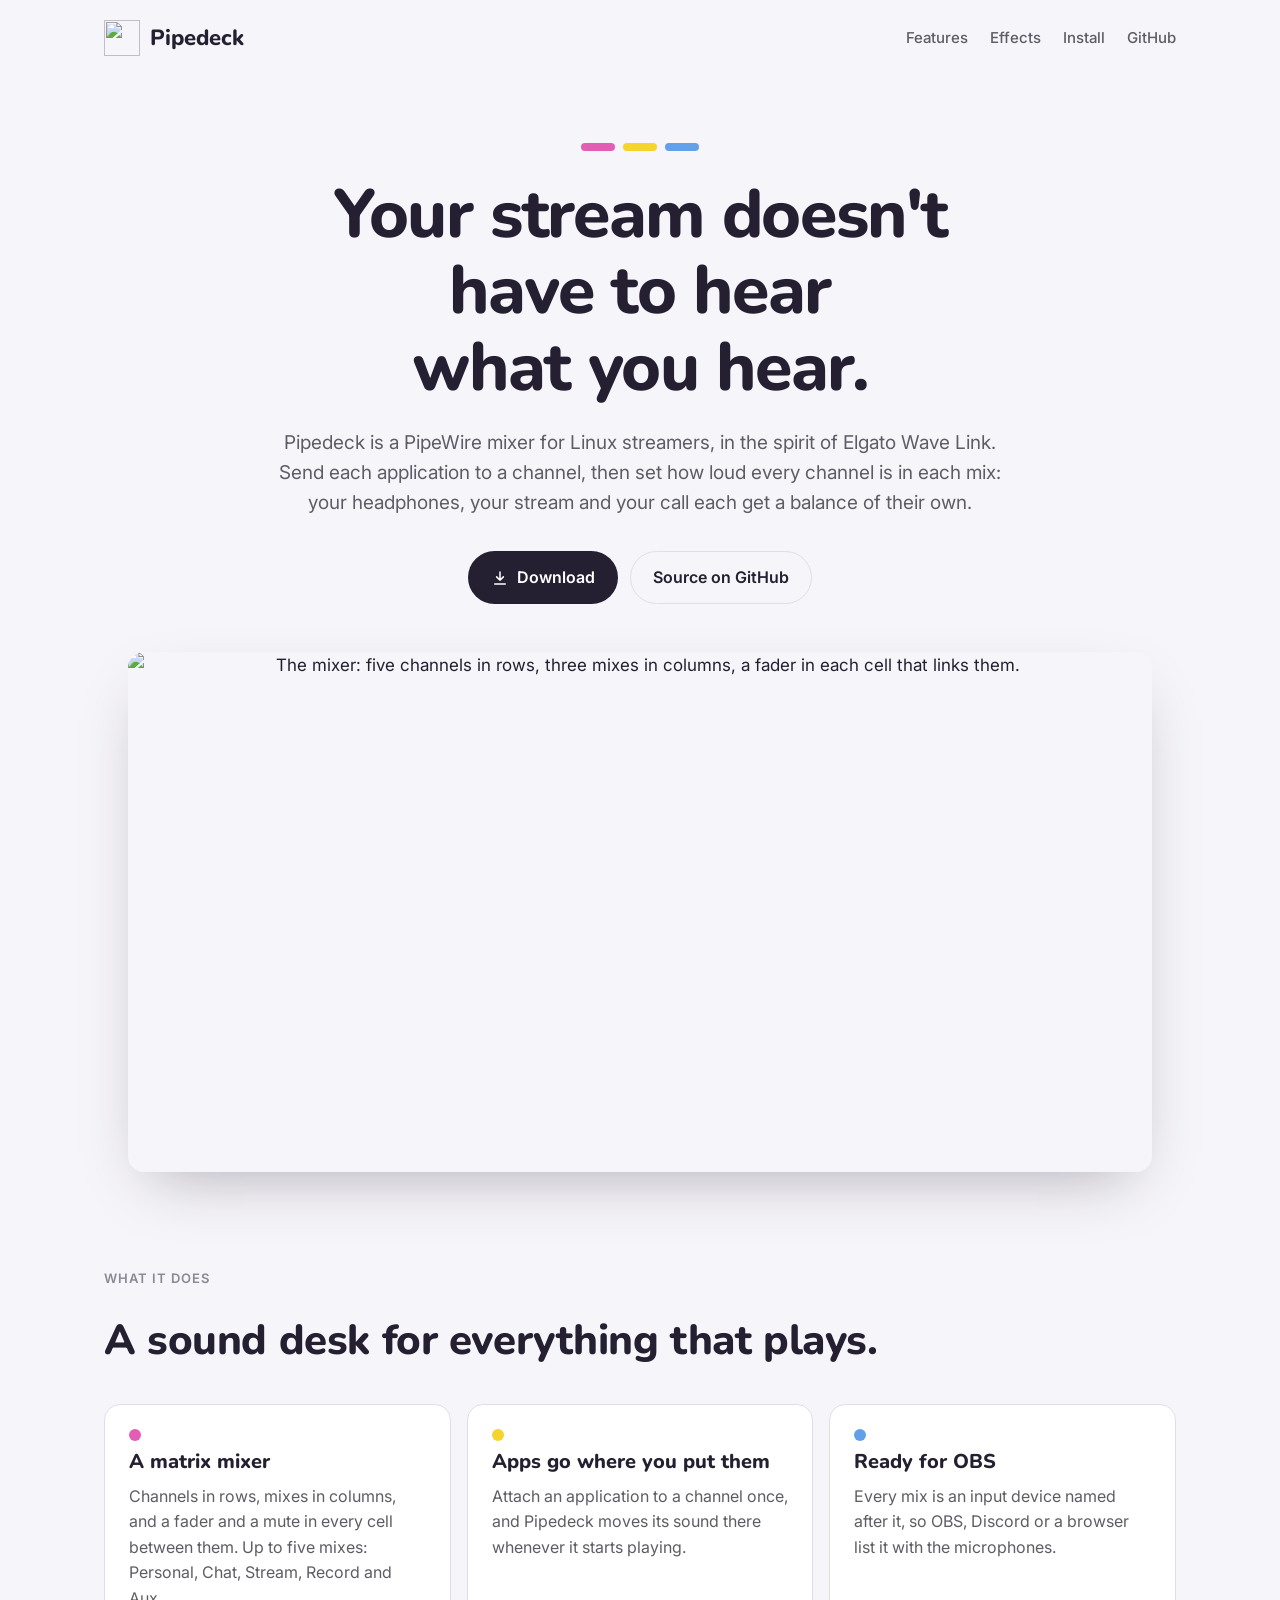
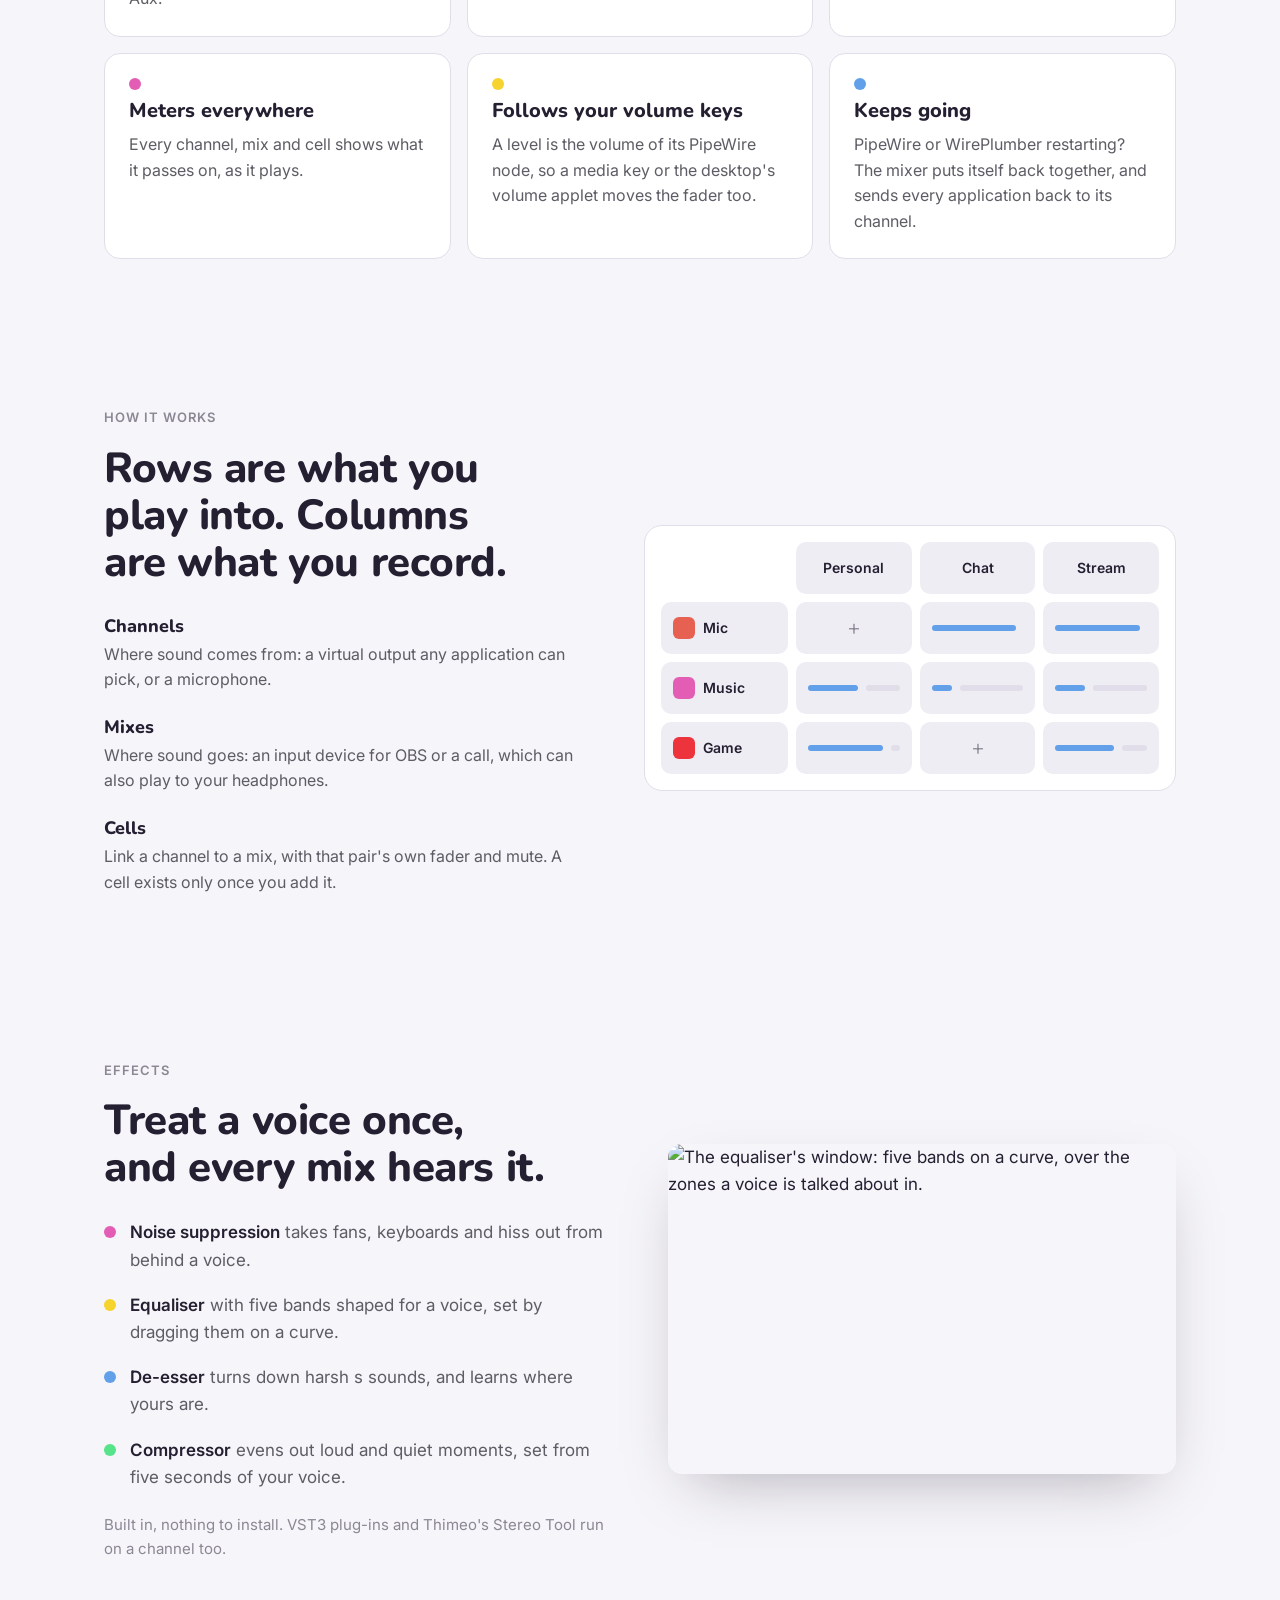
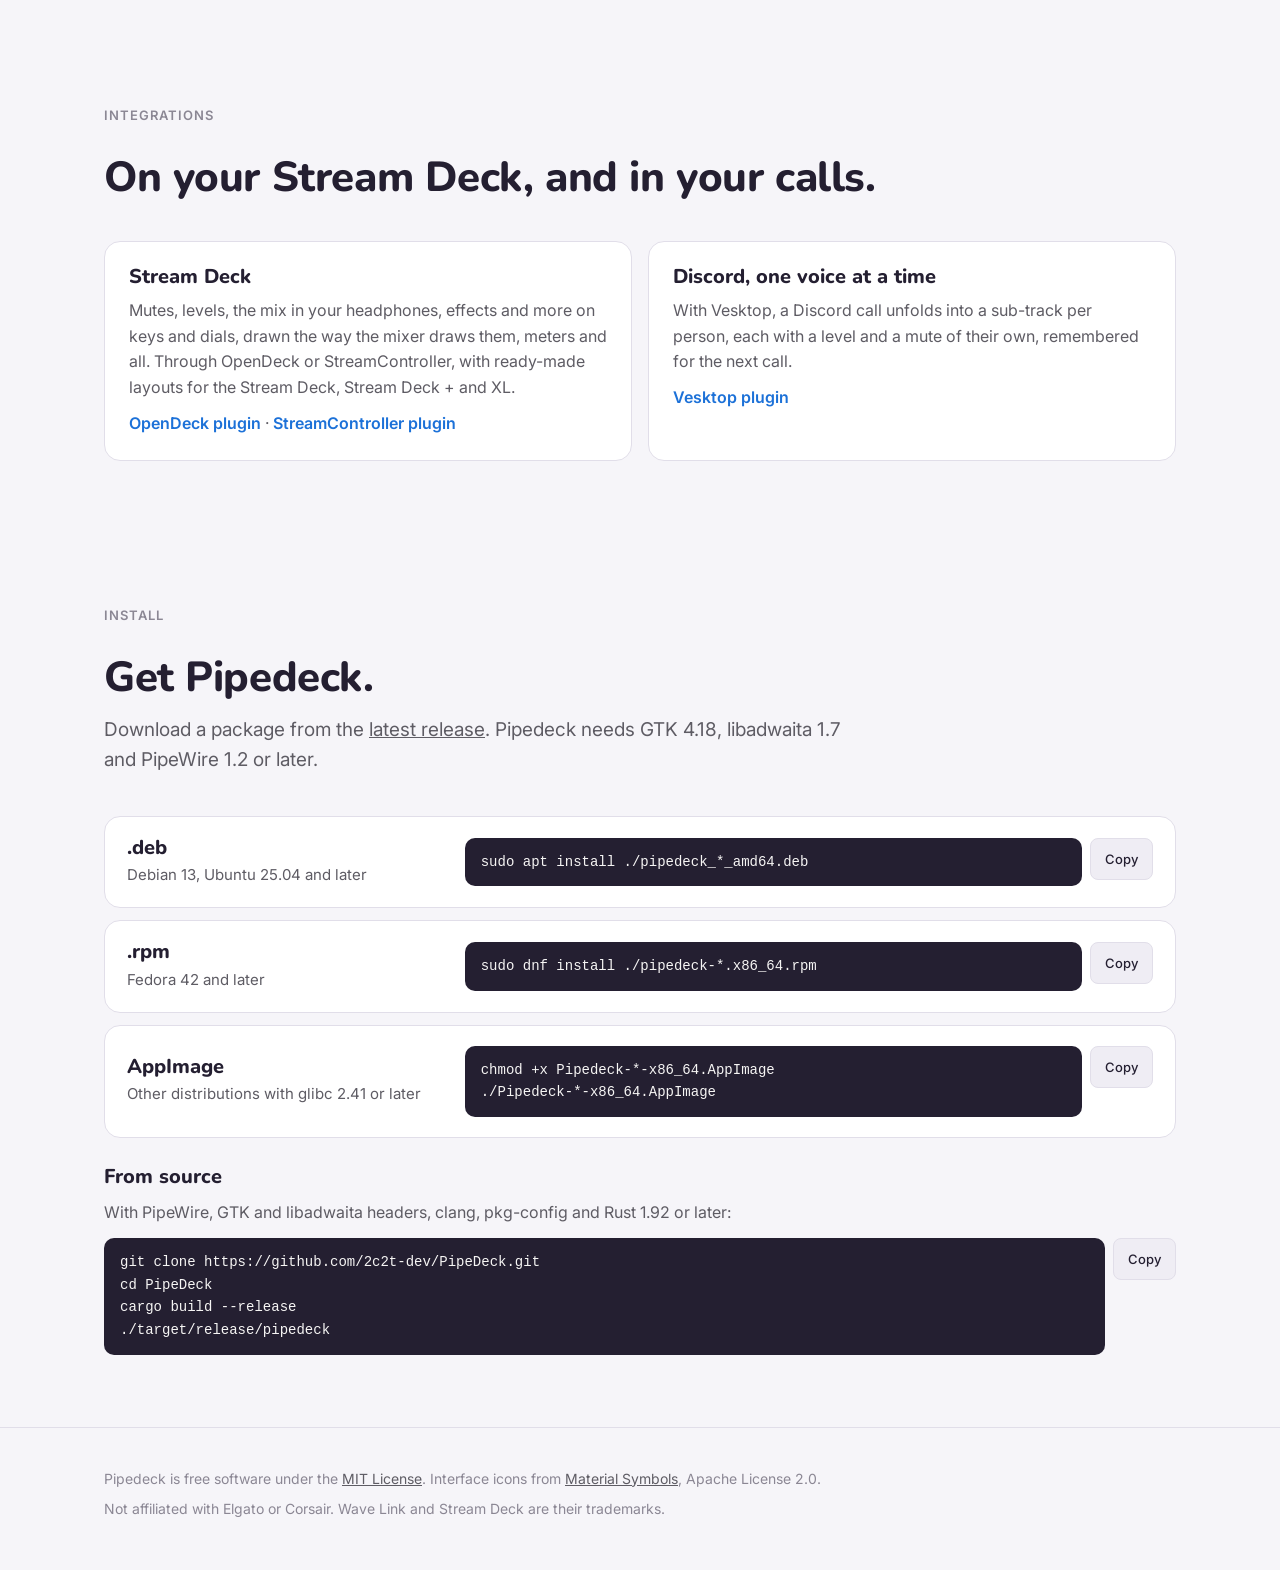
==== commit e6c2884b: "Publish the website on Cloudflare Pages, with real security headers GitHub Pages sends no headers a " ====
--- a/site/index.html
+++ b/site/index.html
@@ -3,8 +3,6 @@
 <head>
 <meta charset="utf-8">
 <meta name="viewport" content="width=device-width, initial-scale=1">
-<meta http-equiv="Content-Security-Policy" content="default-src 'none'; style-src 'self' https://fonts.googleapis.com; font-src https://fonts.gstatic.com; img-src 'self'; script-src 'self'; base-uri 'none'; form-action 'none'; upgrade-insecure-requests">
-<meta name="referrer" content="strict-origin-when-cross-origin">
 <title>Pipedeck</title>
 <meta name="description" content="A PipeWire mixer for Linux streamers: channels in rows, mixes in columns, a fader in every cell, effects per channel, and Stream Deck and Discord integrations.">
 <meta name="color-scheme" content="light dark">
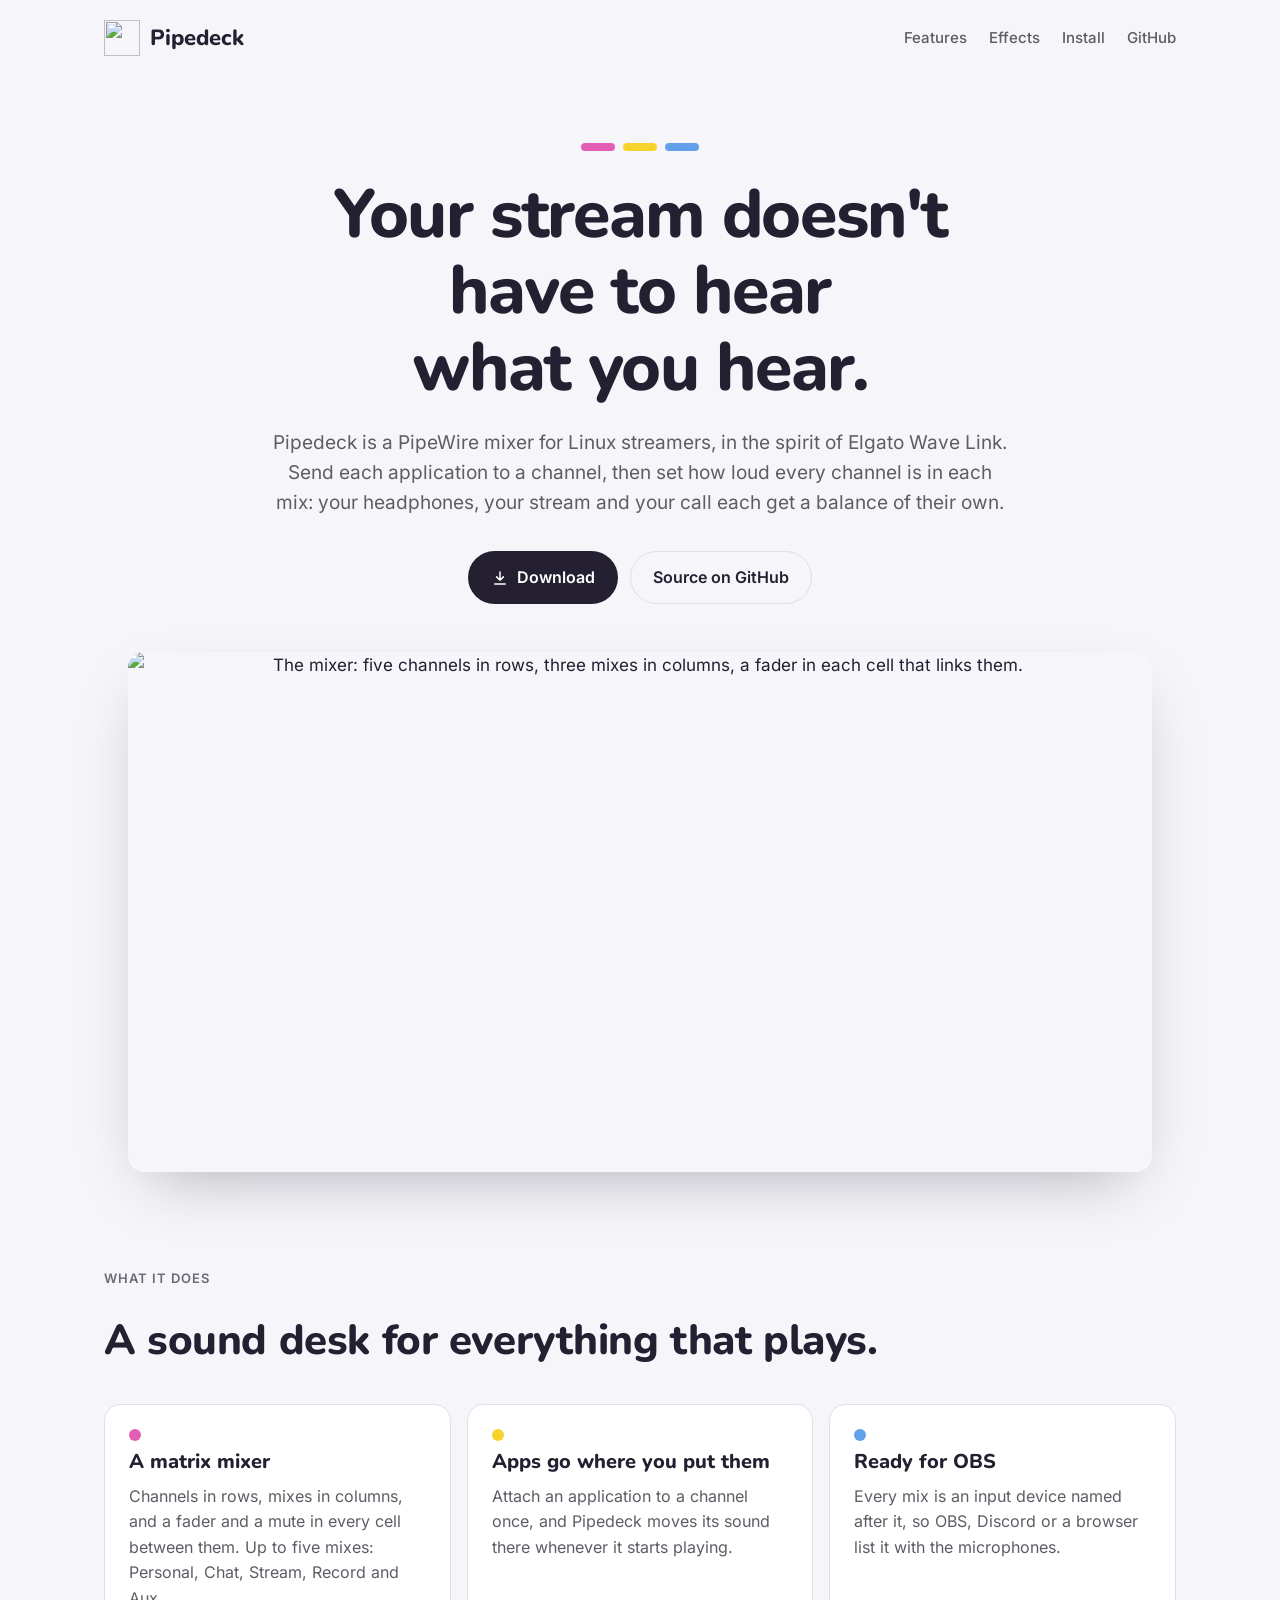
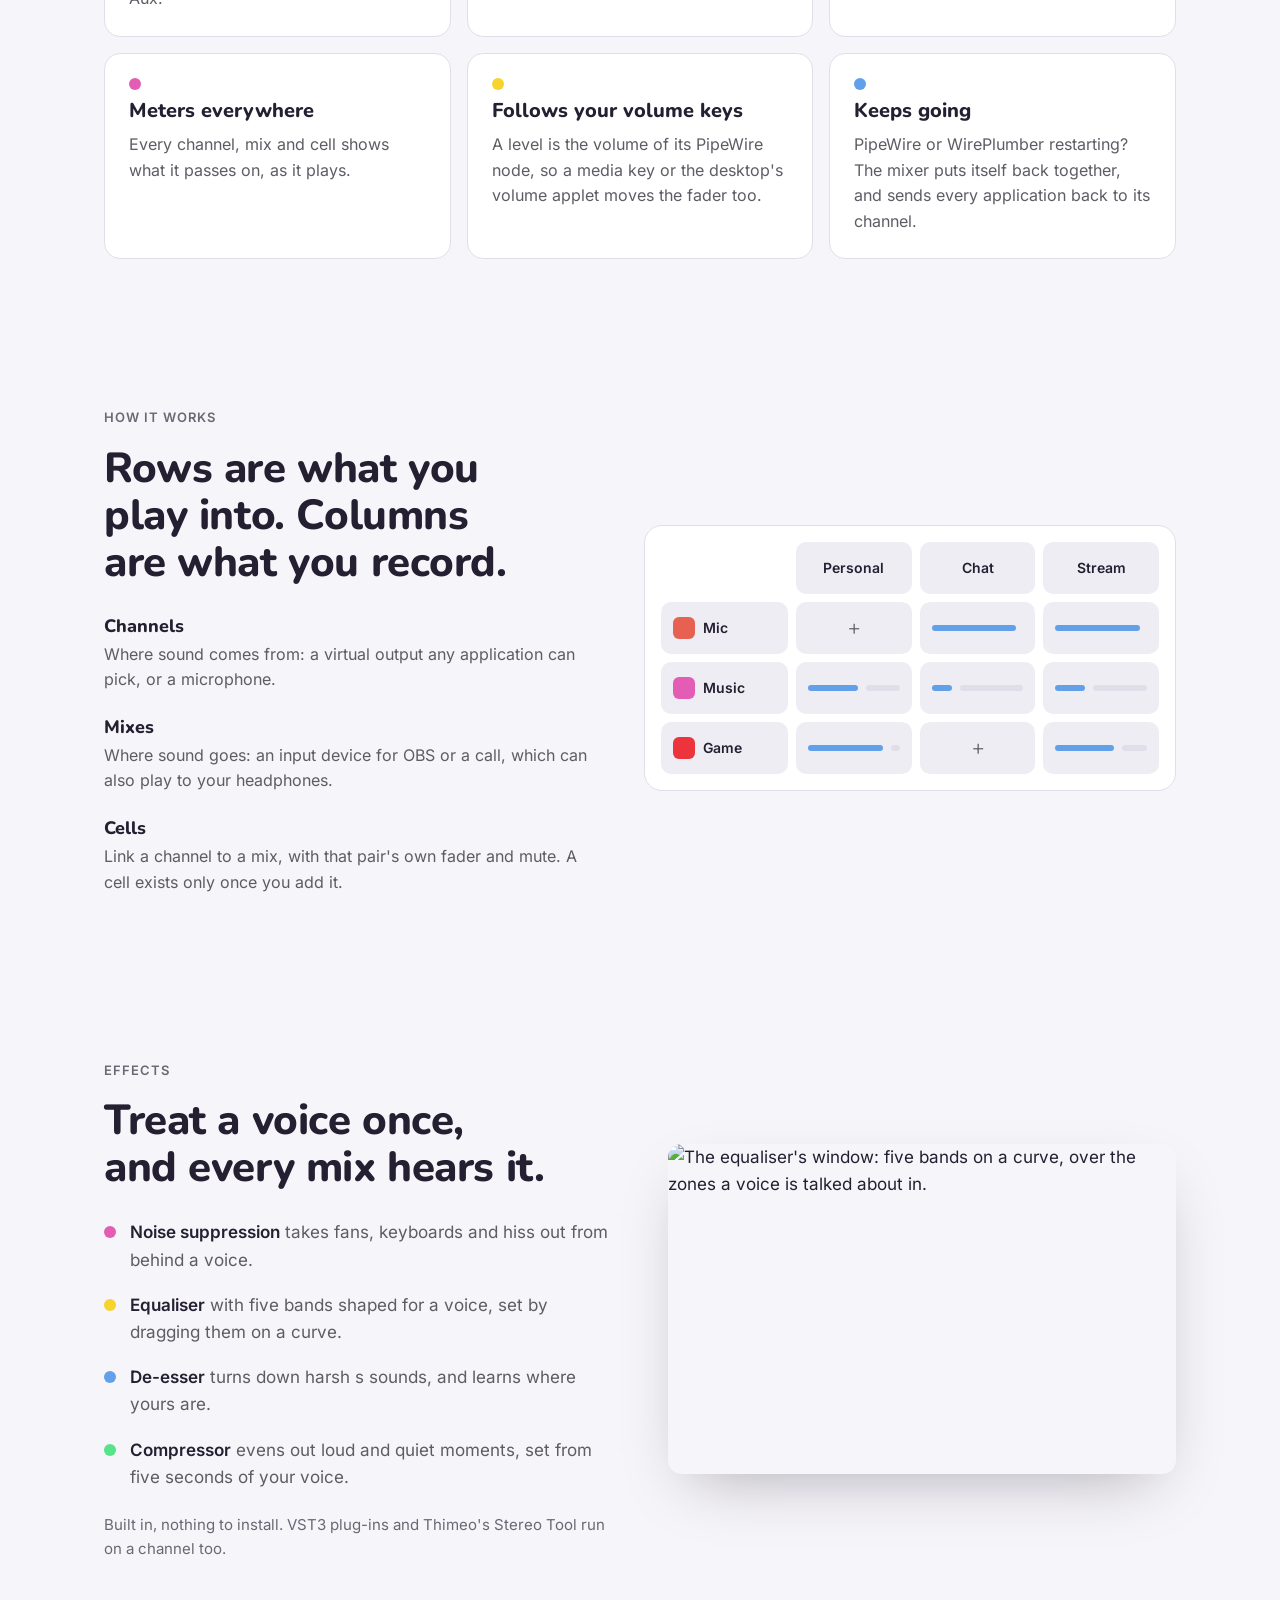
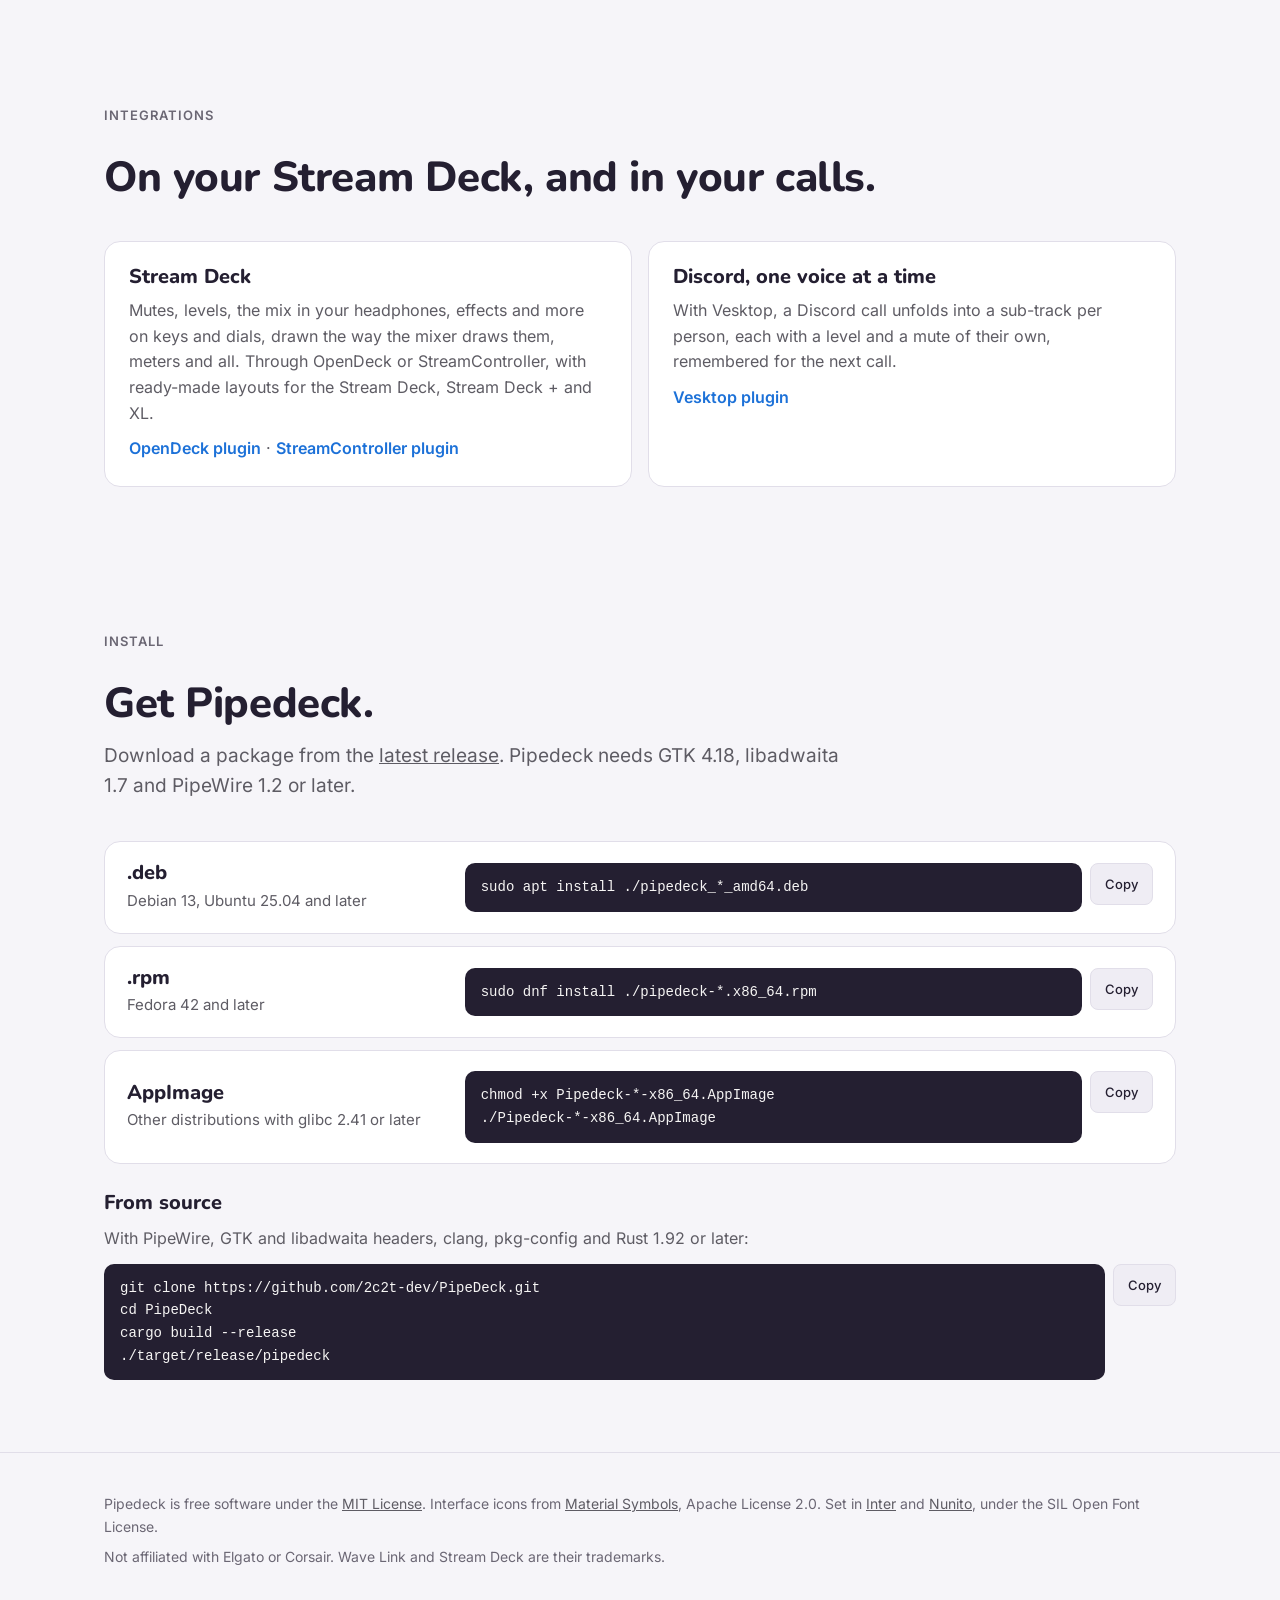
==== commit 0519966d: "Make the website lighter, readable and served from itself alone From Lighthouse's report. The typefa" ====
--- a/site/index.html
+++ b/site/index.html
@@ -13,9 +13,8 @@
 <meta property="og:image" content="https://pipedeck.2c2t.dev/assets/social-preview.png">
 <meta name="twitter:card" content="summary_large_image">
 <link rel="icon" href="assets/icon.svg" type="image/svg+xml">
-<link rel="preconnect" href="https://fonts.googleapis.com">
-<link rel="preconnect" href="https://fonts.gstatic.com" crossorigin>
-<link rel="stylesheet" href="https://fonts.googleapis.com/css2?family=Inter:wght@400;500;600&family=Nunito:wght@700;800&display=swap">
+<link rel="preload" href="fonts/nunito-latin.woff2" as="font" type="font/woff2" crossorigin>
+<link rel="preload" href="fonts/inter-latin.woff2" as="font" type="font/woff2" crossorigin>
 <link rel="stylesheet" href="style.css">
 <script src="script.js" defer></script>
 </head>
@@ -48,8 +47,10 @@
       </div>
       <div class="shot">
         <picture>
+          <source media="(prefers-color-scheme: dark)" type="image/webp" sizes="(max-width: 1072px) calc(100vw - 48px), 1024px" srcset="assets/mixer-dark-1024.webp 1024w, assets/mixer-dark-2048.webp 2048w">
+          <source type="image/webp" sizes="(max-width: 1072px) calc(100vw - 48px), 1024px" srcset="assets/mixer-light-1024.webp 1024w, assets/mixer-light-2048.webp 2048w">
           <source media="(prefers-color-scheme: dark)" srcset="assets/mixer-dark.png">
-          <img src="assets/mixer-light.png" width="1024" height="520" alt="The mixer: five channels in rows, three mixes in columns, a fader in each cell that links them.">
+          <img src="assets/mixer-light.png" width="1024" height="520" fetchpriority="high" alt="The mixer: five channels in rows, three mixes in columns, a fader in each cell that links them.">
         </picture>
       </div>
     </div>
@@ -145,8 +146,10 @@
         <p class="note">Built in, nothing to install. VST3 plug-ins and Thimeo's Stereo Tool run on a channel too.</p>
       </div>
       <picture>
+        <source media="(prefers-color-scheme: dark)" type="image/webp" sizes="(max-width: 860px) calc(100vw - 48px), 520px" srcset="assets/equaliser-dark-720.webp 720w, assets/equaliser-dark-1440.webp 1440w">
+        <source type="image/webp" sizes="(max-width: 860px) calc(100vw - 48px), 520px" srcset="assets/equaliser-light-720.webp 720w, assets/equaliser-light-1440.webp 1440w">
         <source media="(prefers-color-scheme: dark)" srcset="assets/equaliser-dark.png">
-        <img src="assets/equaliser-light.png" width="720" height="468" alt="The equaliser's window: five bands on a curve, over the zones a voice is talked about in.">
+        <img src="assets/equaliser-light.png" width="720" height="468" loading="lazy" decoding="async" alt="The equaliser's window: five bands on a curve, over the zones a voice is talked about in.">
       </picture>
     </div>
   </section>
@@ -208,7 +211,7 @@
 
 <footer>
   <div class="wrap">
-    <p>Pipedeck is free software under the <a href="https://github.com/2c2t-dev/PipeDeck/blob/main/LICENSE">MIT License</a>. Interface icons from <a href="https://fonts.google.com/icons">Material Symbols</a>, Apache License 2.0.</p>
+    <p>Pipedeck is free software under the <a href="https://github.com/2c2t-dev/PipeDeck/blob/main/LICENSE">MIT License</a>. Interface icons from <a href="https://fonts.google.com/icons">Material Symbols</a>, Apache License 2.0. Set in <a href="fonts/Inter-OFL.txt">Inter</a> and <a href="fonts/Nunito-OFL.txt">Nunito</a>, under the SIL Open Font License.</p>
     <p>Not affiliated with Elgato or Corsair. Wave Link and Stream Deck are their trademarks.</p>
   </div>
 </footer>
--- a/site/style.css
+++ b/site/style.css
@@ -1,3 +1,19 @@
+/* The site's own copies of its two typefaces, the Latin letters only, so
+   the page asks nothing of another server. Both are variable fonts: one file
+   gives every weight. */
+@font-face {
+  font-family: "Inter";
+  src: url("fonts/inter-latin.woff2") format("woff2");
+  font-weight: 100 900;
+  font-display: swap;
+}
+@font-face {
+  font-family: "Nunito";
+  src: url("fonts/nunito-latin.woff2") format("woff2");
+  font-weight: 200 1000;
+  font-display: swap;
+}
+
 :root {
   --ground: #f6f5f9;
   --surface: #ffffff;
@@ -5,7 +21,7 @@
   --line: #e1dee9;
   --text: #241f31;
   --muted: #5e5c64;
-  --faint: #8b8794;
+  --faint: #6b6774;
   --pink: #c4378f;
   --yellow: #b8860b;
   --blue: #1c71d8;
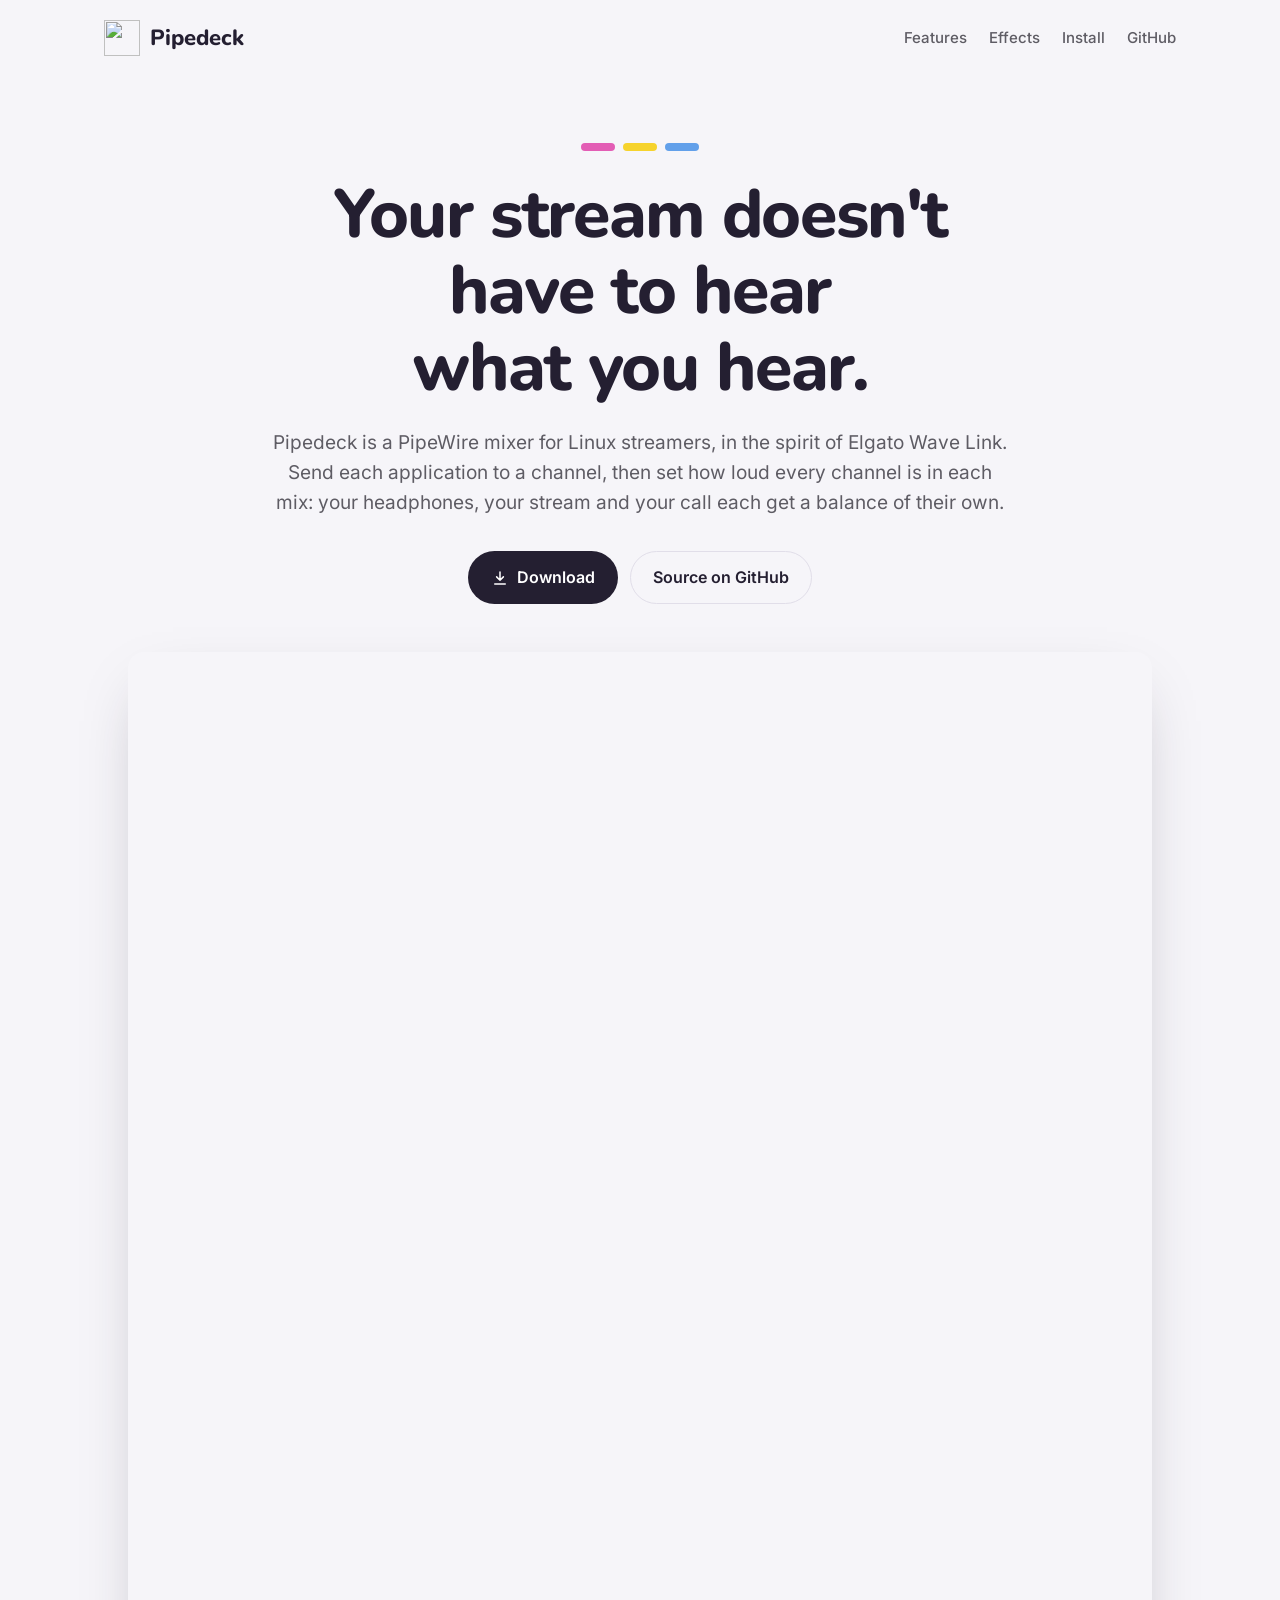
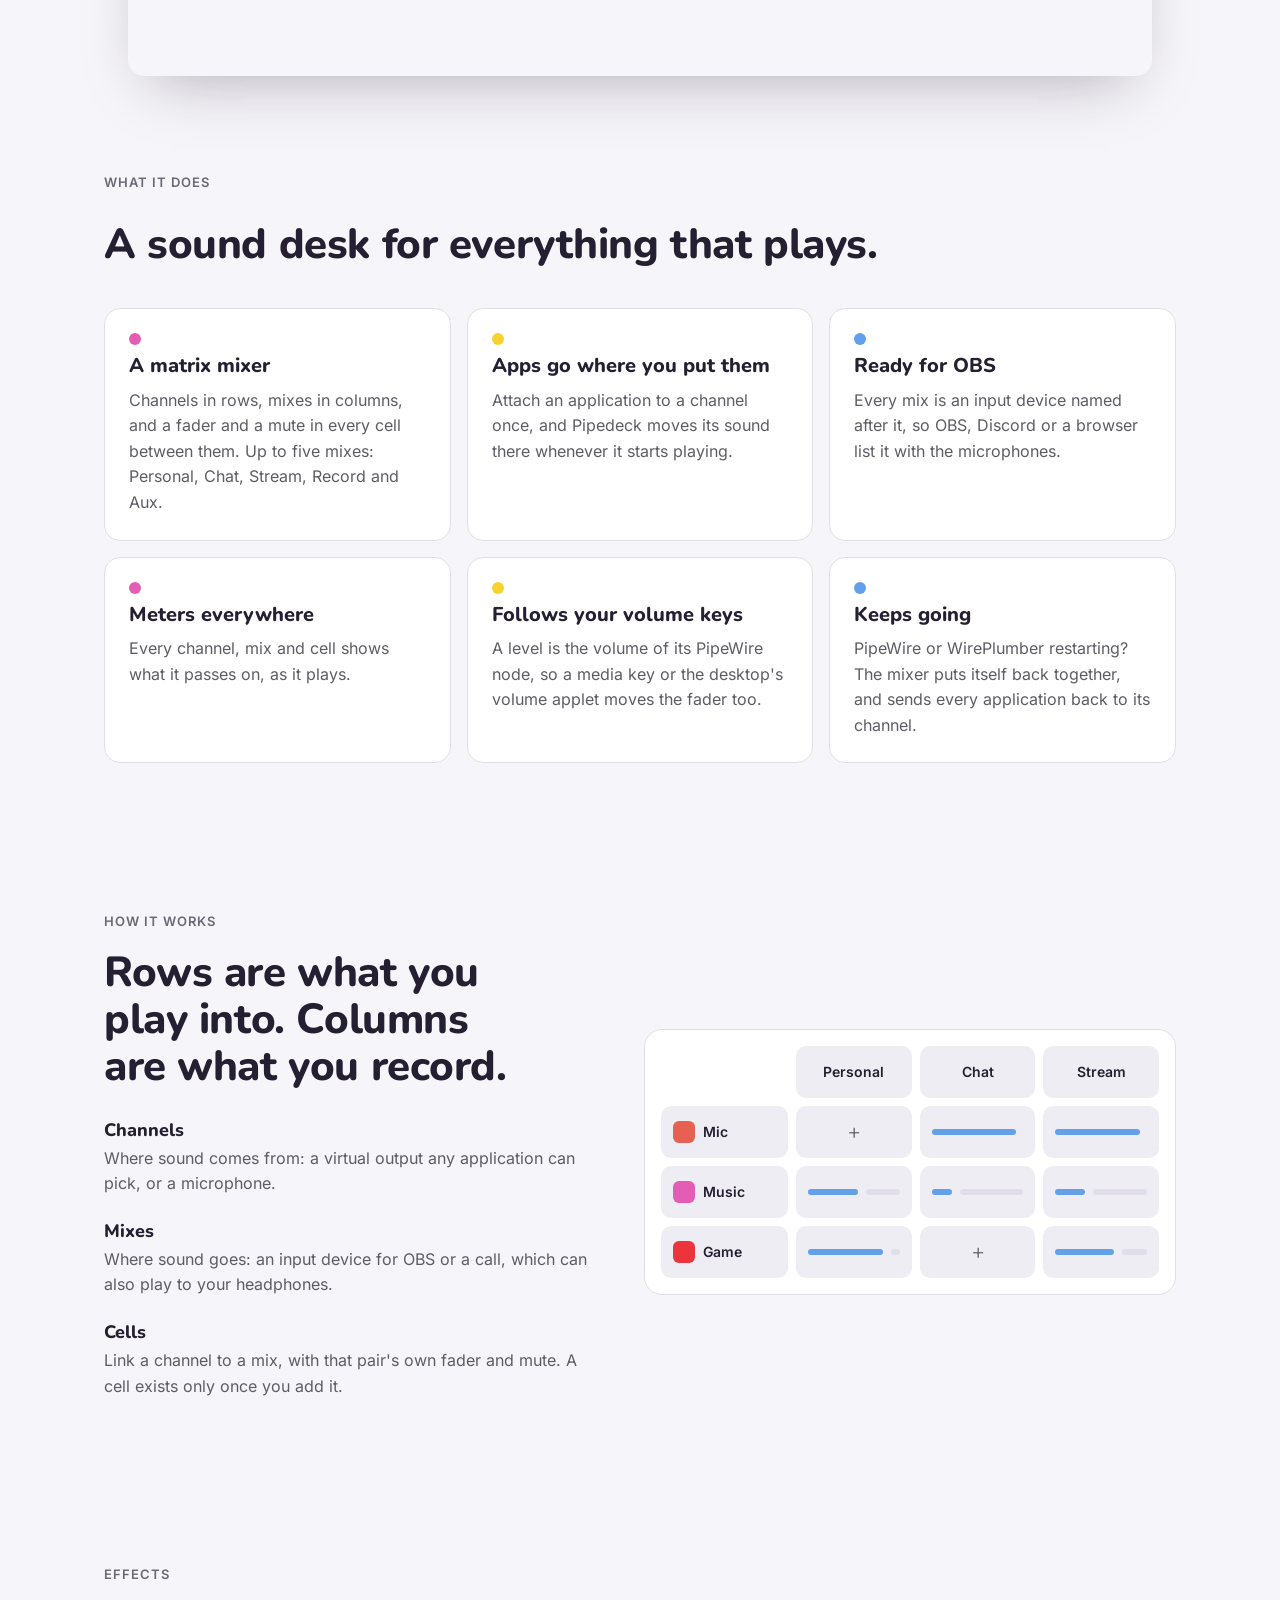
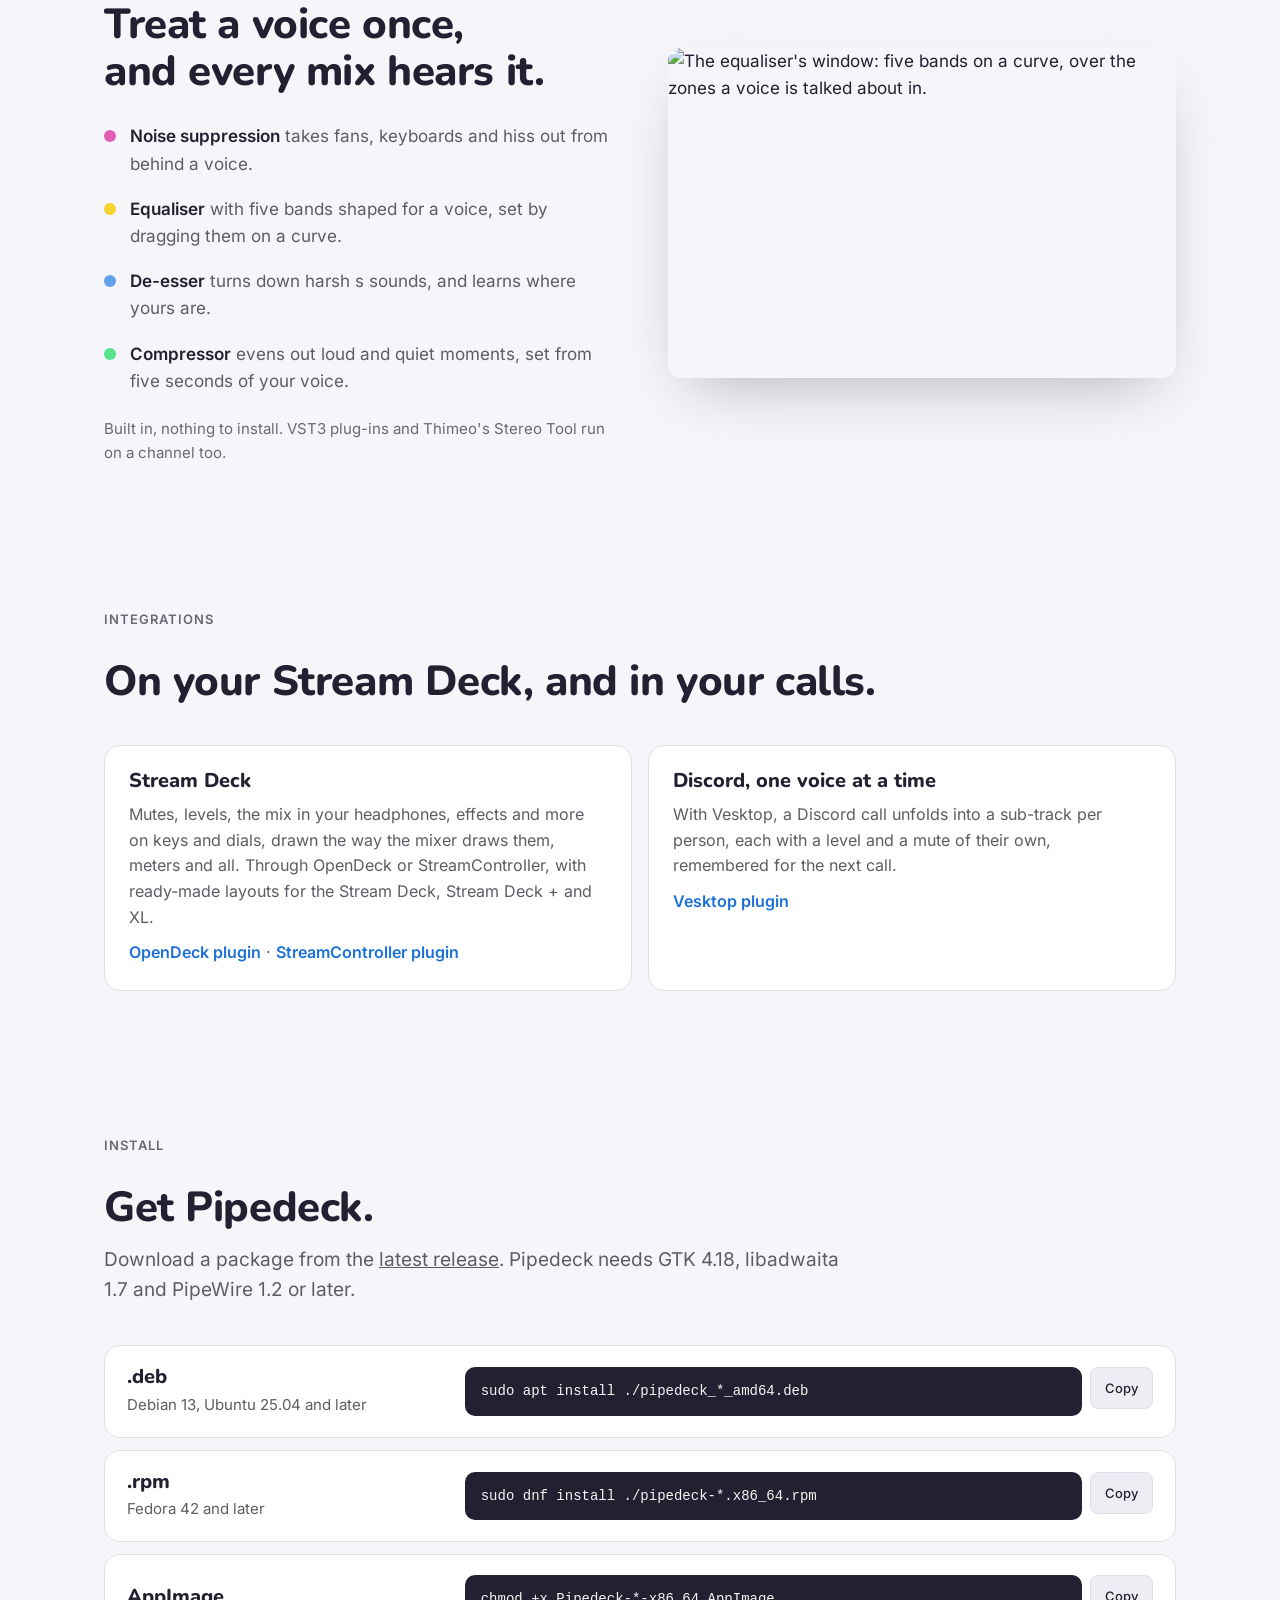
==== commit fff2fc97: "Offer the mixer's picture at 768 pixels too, for phones A phone shows it some 380 pixels wide, about" ====
--- a/site/index.html
+++ b/site/index.html
@@ -47,8 +47,8 @@
       </div>
       <div class="shot">
         <picture>
-          <source media="(prefers-color-scheme: dark)" type="image/webp" sizes="(max-width: 1072px) calc(100vw - 48px), 1024px" srcset="assets/mixer-dark-1024.webp 1024w, assets/mixer-dark-2048.webp 2048w">
-          <source type="image/webp" sizes="(max-width: 1072px) calc(100vw - 48px), 1024px" srcset="assets/mixer-light-1024.webp 1024w, assets/mixer-light-2048.webp 2048w">
+          <source media="(prefers-color-scheme: dark)" type="image/webp" sizes="(max-width: 1072px) calc(100vw - 48px), 1024px" srcset="assets/mixer-dark-768.webp 768w, assets/mixer-dark-1024.webp 1024w, assets/mixer-dark-2048.webp 2048w">
+          <source type="image/webp" sizes="(max-width: 1072px) calc(100vw - 48px), 1024px" srcset="assets/mixer-light-768.webp 768w, assets/mixer-light-1024.webp 1024w, assets/mixer-light-2048.webp 2048w">
           <source media="(prefers-color-scheme: dark)" srcset="assets/mixer-dark.png">
           <img src="assets/mixer-light.png" width="1024" height="520" fetchpriority="high" alt="The mixer: five channels in rows, three mixes in columns, a fader in each cell that links them.">
         </picture>
